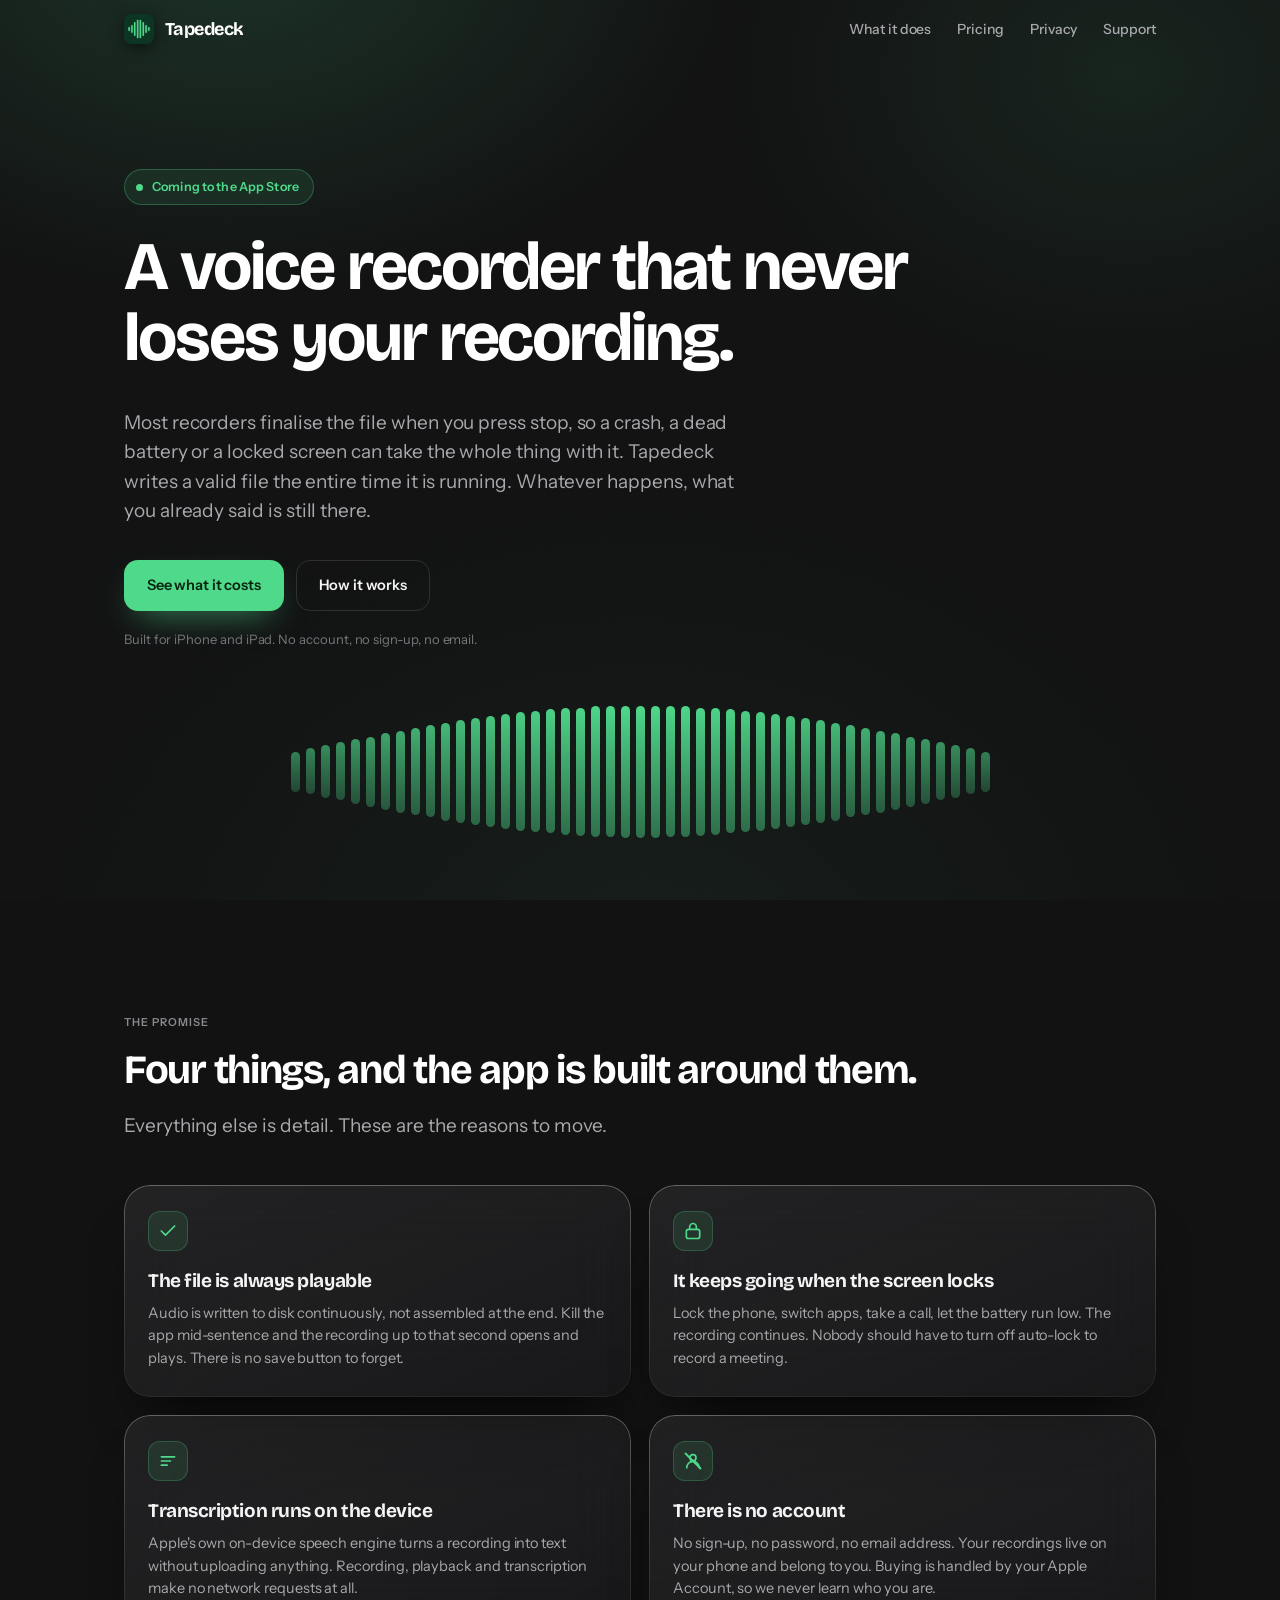
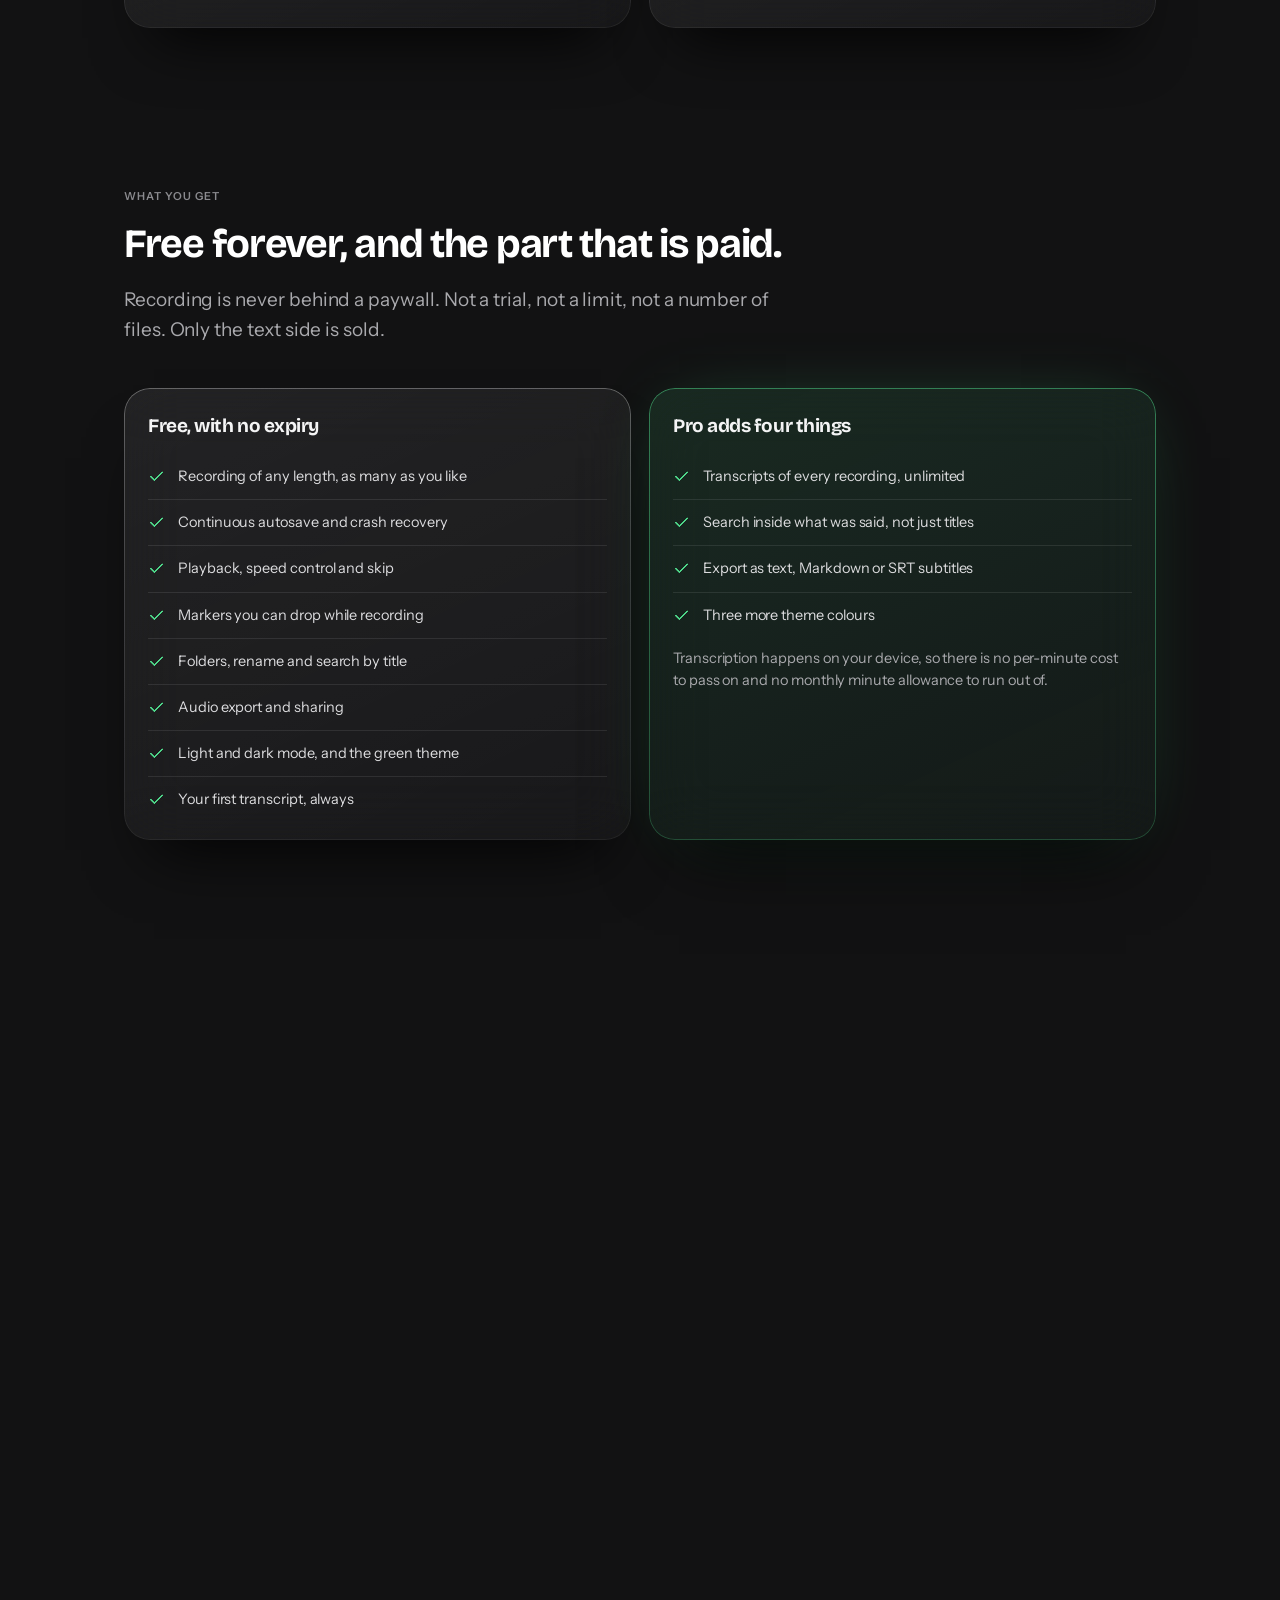
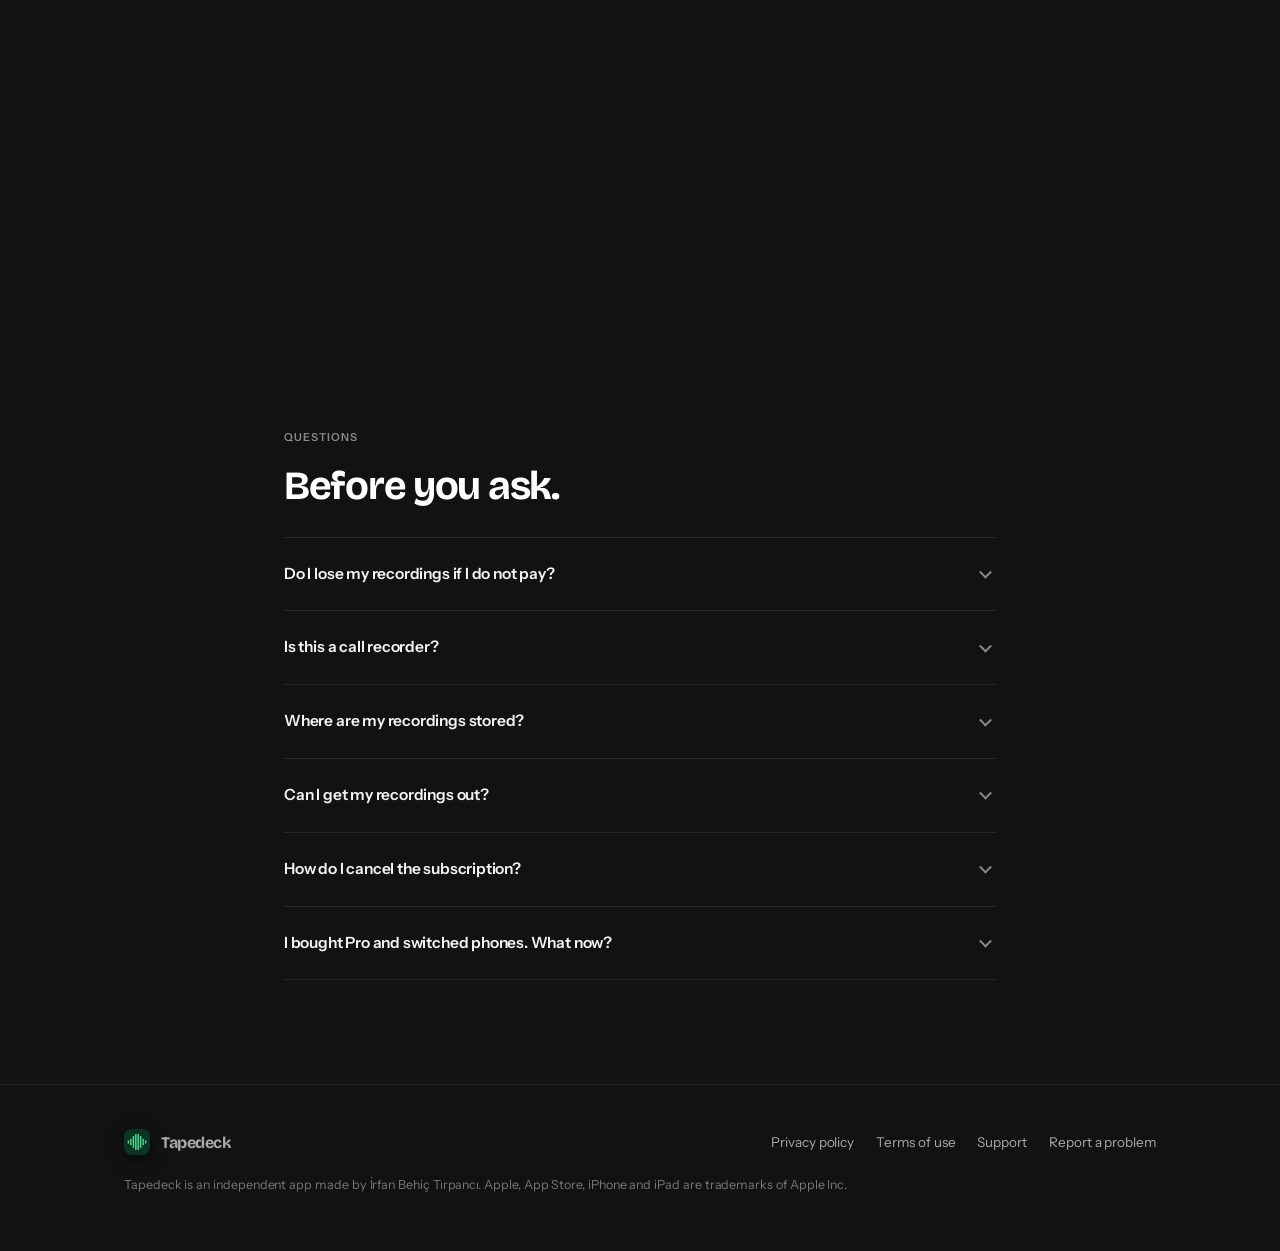
==== index.html @ 1c216a2d "The site, the policy, the terms and the support page Static HTML on GitHub Pages, no build step. Col" ====
<!doctype html>
<html lang="en">
<head>
<meta charset="utf-8">
<meta name="viewport" content="width=device-width, initial-scale=1">
<title>Tapedeck — A voice recorder that never loses your recording</title>
<meta name="description" content="Tapedeck records to a valid file continuously, keeps going through screen lock, and transcribes on the device. Recording is free forever, and no audio ever leaves your iPhone.">
<link rel="canonical" href="https://irfanbehic.github.io/tapedeck/">
<meta name="theme-color" content="#121213">

<meta property="og:type" content="website">
<meta property="og:title" content="Tapedeck — A voice recorder that never loses your recording">
<meta property="og:description" content="Records to a valid file continuously, keeps going through screen lock, and transcribes on the device. No account, no upload.">
<meta property="og:url" content="https://irfanbehic.github.io/tapedeck/">
<meta property="og:image" content="https://irfanbehic.github.io/tapedeck/assets/icon-512.png">
<meta name="twitter:card" content="summary">

<link rel="icon" href="assets/icon-180.png" type="image/png">
<link rel="apple-touch-icon" href="assets/icon-180.png">

<link rel="preconnect" href="https://fonts.googleapis.com">
<link rel="preconnect" href="https://fonts.gstatic.com" crossorigin>
<link href="https://fonts.googleapis.com/css2?family=Bricolage+Grotesque:opsz,wght@12..96,700&family=Instrument+Sans:wght@400;500;600&family=Martian+Mono:wght@500&display=swap" rel="stylesheet">
<link rel="stylesheet" href="assets/style.css">
</head>
<body>

<header class="nav">
  <div class="shell nav__inner">
    <a class="brand" href="./">
      <img src="assets/icon-180.png" alt="" width="30" height="30">
      Tapedeck
    </a>
    <nav class="nav__links" aria-label="Main">
      <a href="#promise" class="is-optional">What it does</a>
      <a href="#pricing">Pricing</a>
      <a href="privacy/">Privacy</a>
      <a href="support/">Support</a>
    </nav>
  </div>
</header>

<main>

  <section class="hero">
    <div class="shell">
      <p class="chip"><span class="chip__dot" aria-hidden="true"></span> Coming to the App Store</p>
      <h1>A voice recorder that never loses your&nbsp;recording.</h1>
      <p class="lead">Most recorders finalise the file when you press stop, so a crash, a dead battery or a locked screen can take the whole thing with it. Tapedeck writes a valid file the entire time it is running. Whatever happens, what you already said is still there.</p>

      <div class="hero__actions">
        <a class="btn btn--accent" href="#pricing">See what it costs</a>
        <a class="btn btn--quiet" href="#promise">How it works</a>
      </div>
      <p class="hero__note">Built for iPhone and iPad. No account, no sign-up, no email.</p>

      <div class="wave"></div>
    </div>
  </section>

  <section class="band" id="promise">
    <div class="shell">
      <p class="label reveal">The promise</p>
      <h2 class="reveal">Four things, and the app is built around them.</h2>
      <p class="lead reveal" style="margin-bottom:44px">Everything else is detail. These are the reasons to move.</p>

      <div class="grid grid--2">
        <article class="glass card reveal">
          <div class="card__icon" aria-hidden="true">
            <svg width="20" height="20" viewBox="0 0 24 24" fill="none" stroke="currentColor" stroke-width="2" stroke-linecap="round" stroke-linejoin="round"><path d="M20 6 9 17l-5-5"/></svg>
          </div>
          <h3>The file is always playable</h3>
          <p>Audio is written to disk continuously, not assembled at the end. Kill the app mid-sentence and the recording up to that second opens and plays. There is no save button to forget.</p>
        </article>

        <article class="glass card reveal" data-delay="80">
          <div class="card__icon" aria-hidden="true">
            <svg width="20" height="20" viewBox="0 0 24 24" fill="none" stroke="currentColor" stroke-width="2" stroke-linecap="round" stroke-linejoin="round"><rect x="4" y="10" width="16" height="11" rx="2.5"/><path d="M8 10V7a4 4 0 0 1 8 0v3"/></svg>
          </div>
          <h3>It keeps going when the screen locks</h3>
          <p>Lock the phone, switch apps, take a call, let the battery run low. The recording continues. Nobody should have to turn off auto-lock to record a meeting.</p>
        </article>

        <article class="glass card reveal">
          <div class="card__icon" aria-hidden="true">
            <svg width="20" height="20" viewBox="0 0 24 24" fill="none" stroke="currentColor" stroke-width="2" stroke-linecap="round" stroke-linejoin="round"><path d="M4 7h16M4 12h11M4 17h7"/></svg>
          </div>
          <h3>Transcription runs on the device</h3>
          <p>Apple's own on-device speech engine turns a recording into text without uploading anything. Recording, playback and transcription make no network requests at all.</p>
        </article>

        <article class="glass card reveal" data-delay="80">
          <div class="card__icon" aria-hidden="true">
            <svg width="20" height="20" viewBox="0 0 24 24" fill="none" stroke="currentColor" stroke-width="2" stroke-linecap="round" stroke-linejoin="round"><circle cx="12" cy="8" r="3.6"/><path d="M4.5 20a7.5 7.5 0 0 1 15 0"/><path d="m3 3 18 18" stroke-width="2.2"/></svg>
          </div>
          <h3>There is no account</h3>
          <p>No sign-up, no password, no email address. Your recordings live on your phone and belong to you. Buying is handled by your Apple Account, so we never learn who you are.</p>
        </article>
      </div>
    </div>
  </section>

  <section class="band band--tight">
    <div class="shell">
      <p class="label reveal">What you get</p>
      <h2 class="reveal">Free forever, and the part that is paid.</h2>
      <p class="lead reveal" style="margin-bottom:44px">Recording is never behind a paywall. Not a trial, not a limit, not a number of files. Only the text side is sold.</p>

      <div class="split">
        <article class="glass card reveal">
          <h3 style="margin-bottom:16px">Free, with no expiry</h3>
          <ul class="ticks">
            <li>Recording of any length, as many as you like</li>
            <li>Continuous autosave and crash recovery</li>
            <li>Playback, speed control and skip</li>
            <li>Markers you can drop while recording</li>
            <li>Folders, rename and search by title</li>
            <li>Audio export and sharing</li>
            <li>Light and dark mode, and the green theme</li>
            <li>Your first transcript, always</li>
          </ul>
        </article>

        <article class="glass glass--accent card reveal" data-delay="80">
          <h3 style="margin-bottom:16px">Pro adds four things</h3>
          <ul class="ticks">
            <li>Transcripts of every recording, unlimited</li>
            <li>Search inside what was said, not just titles</li>
            <li>Export as text, Markdown or SRT subtitles</li>
            <li>Three more theme colours</li>
          </ul>
          <p class="fineprint" style="margin-top:20px">Transcription happens on your device, so there is no per-minute cost to pass on and no monthly minute allowance to run out of.</p>
        </article>
      </div>
    </div>
  </section>

  <section class="band" id="pricing">
    <div class="shell">
      <p class="label reveal">Pricing</p>
      <h2 class="reveal">Two ways to pay, both on the screen before the button.</h2>
      <p class="lead reveal" style="margin-bottom:44px">No weekly billing, no price you only discover on your statement.</p>

      <div class="split">
        <article class="glass glass--accent card reveal">
          <p class="label" style="margin-bottom:10px">Yearly</p>
          <div class="price">
            <span class="price__figure">$29.99</span>
            <span class="price__unit">per year</span>
          </div>
          <p>Starts with a 7 day free trial through the App Store. Cancel any time in Settings and you are not charged.</p>
          <p class="fineprint">Renews automatically at $29.99 a year unless cancelled at least 24 hours before the period ends. Prices in other countries are set by Apple's regional tiers.</p>
        </article>

        <article class="glass card reveal" data-delay="80">
          <p class="label" style="margin-bottom:10px">Once</p>
          <div class="price">
            <span class="price__figure">$59.99</span>
            <span class="price__unit">one payment</span>
          </div>
          <p>Pay once and Pro is yours for good, on every device signed in to the same Apple Account. Nothing renews.</p>
          <p class="fineprint">Restore purchase brings it back on a new phone. There is nothing to log in to.</p>
        </article>
      </div>
    </div>
  </section>

  <section class="band band--tight">
    <div class="shell">
      <div class="glass card reveal" style="padding:34px 30px 36px">
        <p class="label" style="margin-bottom:14px">Privacy, in four sentences</p>
        <div class="grid grid--2" style="gap:22px 34px">
          <div>
            <h4>Audio never leaves the phone</h4>
            <p class="fineprint" style="font-size:14px;color:var(--ink-body)">No upload, no server copy, no exceptions.</p>
          </div>
          <div>
            <h4>Transcription runs on the device</h4>
            <p class="fineprint" style="font-size:14px;color:var(--ink-body)">Nothing is sent anywhere to be read.</p>
          </div>
          <div>
            <h4>There is no account</h4>
            <p class="fineprint" style="font-size:14px;color:var(--ink-body)">No sign-up, no email, no password to lose.</p>
          </div>
          <div>
            <h4>No ads, and nothing you said is measured</h4>
            <p class="fineprint" style="font-size:14px;color:var(--ink-body)">Anonymous counts of which screens are opened, nothing more, and you can switch that off.</p>
          </div>
        </div>
        <p style="margin-top:26px"><a href="privacy/">Read the full privacy policy</a></p>
      </div>
    </div>
  </section>

  <section class="band band--tight">
    <div class="shell shell--narrow">
      <p class="label reveal">Questions</p>
      <h2 class="reveal" style="margin-bottom:30px">Before you ask.</h2>

      <div class="faq reveal">
        <details>
          <summary>Do I lose my recordings if I do not pay?</summary>
          <p>No. Recording, autosave, recovery, playback and audio export never expire and are never limited. Pro only adds transcripts, search inside them, structured export and extra theme colours.</p>
        </details>
        <details>
          <summary>Is this a call recorder?</summary>
          <p>No. Tapedeck records through the microphone only. It does not record phone calls.</p>
        </details>
        <details>
          <summary>Where are my recordings stored?</summary>
          <p>On your device, inside the app's own storage. They are included in an encrypted iPhone or iCloud backup if you make one, and deleting the app deletes them with it.</p>
        </details>
        <details>
          <summary>Can I get my recordings out?</summary>
          <p>Yes. Any recording can be shared or exported as an audio file through the normal iOS share sheet, and with Pro a transcript can be exported as text, Markdown or SRT.</p>
        </details>
        <details>
          <summary>How do I cancel the subscription?</summary>
          <p>In the Settings app, tap your name, then Subscriptions, then Tapedeck. Subscriptions are managed by Apple, not by us, so cancelling there is immediate and final.</p>
        </details>
        <details>
          <summary>I bought Pro and switched phones. What now?</summary>
          <p>Open Settings inside Tapedeck and tap Restore purchase. The purchase belongs to your Apple Account, so it comes back without any login.</p>
        </details>
      </div>
    </div>
  </section>

</main>

<footer class="footer">
  <div class="shell">
    <div class="footer__inner">
      <a class="brand" href="./" style="font-size:16px">
        <img src="assets/icon-180.png" alt="" width="26" height="26" style="width:26px;height:26px">
        Tapedeck
      </a>
      <nav class="footer__links" aria-label="Legal">
        <a href="privacy/">Privacy policy</a>
        <a href="terms/">Terms of use</a>
        <a href="support/">Support</a>
        <a href="https://github.com/irfanbehic/tapedeck/issues">Report a problem</a>
      </nav>
    </div>
    <p class="footer__note">Tapedeck is an independent app made by İrfan Behiç Tırpancı. Apple, App Store, iPhone and iPad are trademarks of Apple Inc.</p>
  </div>
</footer>

<script src="assets/site.js"></script>
</body>
</html>
---- assets/style.css ----
/* Tapedeck — site styles. Values lifted from the app's design system. */

:root {
  color-scheme: dark;

  --ground: #121213;
  --ground-deep: #0d0d0e;

  --accent: #4fd98b;
  --accent-deep: #16a163;
  --interrupt: #d97757;

  --ink-display: #ffffff;
  --ink-title: #f4f4f5;
  --ink-strong: #dcdcde;
  --ink-body: #a9a9ad;
  --ink-label: #8a8a8e;
  --ink-quiet: #77777b;

  --control-fill: rgba(255, 255, 255, 0.085);
  --control-stroke: rgba(255, 255, 255, 0.12);
  --hairline: rgba(255, 255, 255, 0.09);
  --rule: rgba(255, 255, 255, 0.11);
  --glass-edge: rgba(255, 255, 255, 0.16);
  --glass-edge-top: rgba(255, 255, 255, 0.3);

  --radius-card: 26px;
  --radius-control: 14px;

  --font-display: "Bricolage Grotesque", "Helvetica Neue", Helvetica, Arial, sans-serif;
  --font-body: "Instrument Sans", -apple-system, BlinkMacSystemFont, "Segoe UI", Helvetica, Arial, sans-serif;
  --font-mono: "Martian Mono", ui-monospace, SFMono-Regular, Menlo, monospace;

  --shell: 1080px;
  --gutter: 24px;
}

*,
*::before,
*::after { box-sizing: border-box; }

html {
  -webkit-text-size-adjust: 100%;
  scroll-behavior: smooth;
}

body {
  margin: 0;
  background: var(--ground);
  color: var(--ink-body);
  font-family: var(--font-body);
  font-size: 16px;
  line-height: 1.6;
  letter-spacing: -0.004em;
  -webkit-font-smoothing: antialiased;
  text-rendering: optimizeLegibility;
  overflow-x: hidden;
}

/* The two accent glows the app puts on every screen, plus the grain. */
body::before {
  content: "";
  position: fixed;
  inset: 0;
  z-index: -2;
  pointer-events: none;
  background:
    radial-gradient(760px 520px at 18% -6%, rgba(79, 217, 139, 0.16), transparent 68%),
    radial-gradient(620px 480px at 88% 8%, rgba(79, 217, 139, 0.09), transparent 66%),
    radial-gradient(900px 700px at 50% 108%, rgba(79, 217, 139, 0.06), transparent 70%);
}

body::after {
  content: "";
  position: fixed;
  inset: 0;
  z-index: -1;
  pointer-events: none;
  opacity: 0.05;
  mix-blend-mode: overlay;
  background-image: url("data:image/svg+xml,%3Csvg xmlns='http://www.w3.org/2000/svg' width='160' height='160'%3E%3Cfilter id='n'%3E%3CfeTurbulence type='fractalNoise' baseFrequency='0.85' numOctaves='3'/%3E%3C/filter%3E%3Crect width='160' height='160' filter='url(%23n)'/%3E%3C/svg%3E");
}

img { max-width: 100%; display: block; }

a {
  color: var(--accent);
  text-decoration: none;
  transition: color 0.2s ease, opacity 0.2s ease;
}
a:hover { color: #7ce8ac; }

::selection { background: rgba(79, 217, 139, 0.28); color: #fff; }

:focus-visible {
  outline: 2px solid var(--accent);
  outline-offset: 3px;
  border-radius: 6px;
}

/* ---------- layout ---------- */

.shell {
  width: 100%;
  max-width: var(--shell);
  margin: 0 auto;
  padding: 0 var(--gutter);
}

.shell--narrow { max-width: 760px; }

section { position: relative; }

.band { padding: 96px 0; }
.band--tight { padding: 64px 0; }

/* ---------- type ---------- */

h1, h2, h3, h4 {
  font-family: var(--font-display);
  font-weight: 700;
  color: var(--ink-display);
  margin: 0 0 0.5em;
  letter-spacing: -0.03em;
  line-height: 1.05;
  text-wrap: balance;
}

h1 { font-size: clamp(38px, 6.4vw, 68px); }
h2 { font-size: clamp(28px, 3.9vw, 40px); letter-spacing: -0.032em; }
h3 { font-size: 19px; letter-spacing: -0.024em; color: var(--ink-title); line-height: 1.25; }
h4 { font-size: 16px; letter-spacing: -0.02em; color: var(--ink-title); }

p { margin: 0 0 1.1em; }
p:last-child { margin-bottom: 0; }

.lead {
  font-size: clamp(16.5px, 1.9vw, 19px);
  line-height: 1.55;
  color: var(--ink-body);
  max-width: 34em;
  text-wrap: pretty;
}

.label {
  font-family: var(--font-body);
  font-weight: 600;
  font-size: 11px;
  letter-spacing: 0.09em;
  text-transform: uppercase;
  color: var(--ink-label);
  margin: 0 0 18px;
}

.mono { font-family: var(--font-mono); letter-spacing: -0.03em; }

.accent { color: var(--accent); }

/* ---------- glass ---------- */

.glass {
  position: relative;
  border-radius: var(--radius-card);
  background: linear-gradient(155deg, rgba(255, 255, 255, 0.075), rgba(255, 255, 255, 0.028));
  backdrop-filter: blur(30px) saturate(180%);
  -webkit-backdrop-filter: blur(30px) saturate(180%);
  box-shadow: 0 40px 60px -30px rgba(0, 0, 0, 0.85);
}

.glass::before {
  content: "";
  position: absolute;
  inset: 0;
  border-radius: inherit;
  padding: 1px;
  background: linear-gradient(to bottom, var(--glass-edge-top), var(--glass-edge) 40%, rgba(255, 255, 255, 0.06));
  -webkit-mask: linear-gradient(#000 0 0) content-box, linear-gradient(#000 0 0);
  -webkit-mask-composite: xor;
  mask: linear-gradient(#000 0 0) content-box, linear-gradient(#000 0 0);
  mask-composite: exclude;
  pointer-events: none;
}

.glass--accent {
  background: linear-gradient(155deg, rgba(79, 217, 139, 0.12), rgba(79, 217, 139, 0.035));
  box-shadow: 0 40px 70px -30px rgba(0, 0, 0, 0.85), 0 0 70px -30px rgba(79, 217, 139, 0.4);
}

.glass--accent::before {
  background: linear-gradient(to bottom, rgba(79, 217, 139, 0.5), rgba(79, 217, 139, 0.26));
}

/* A panel only ever sits nested inside a glass card. */
.panel {
  border-radius: 16px;
  background: rgba(255, 255, 255, 0.05);
  border: 1px solid var(--rule);
  padding: 16px 18px;
}

/* ---------- nav ---------- */

.nav {
  position: sticky;
  top: 0;
  z-index: 40;
  padding: 14px 0;
  transition: background 0.3s ease, backdrop-filter 0.3s ease, border-color 0.3s ease;
  border-bottom: 1px solid transparent;
}

.nav.is-stuck {
  background: rgba(18, 18, 19, 0.72);
  backdrop-filter: blur(20px) saturate(180%);
  -webkit-backdrop-filter: blur(20px) saturate(180%);
  border-bottom-color: var(--hairline);
}

.nav__inner {
  display: flex;
  align-items: center;
  gap: 16px;
}

.brand {
  display: inline-flex;
  align-items: center;
  gap: 11px;
  color: var(--ink-display);
  font-family: var(--font-display);
  font-weight: 700;
  font-size: 18px;
  letter-spacing: -0.03em;
  margin-right: auto;
}
.brand:hover { color: var(--ink-display); }

.brand img {
  width: 30px;
  height: 30px;
  border-radius: 8px;
  box-shadow: 0 4px 14px rgba(0, 0, 0, 0.5);
}

.nav__links {
  display: flex;
  align-items: center;
  gap: 26px;
}

.nav__links a {
  color: var(--ink-body);
  font-size: 14px;
  font-weight: 500;
}
.nav__links a:hover { color: var(--ink-title); }

@media (max-width: 720px) {
  .nav__links { gap: 18px; }
  .nav__links a.is-optional { display: none; }
}

/* ---------- buttons ---------- */

.btn {
  display: inline-flex;
  align-items: center;
  justify-content: center;
  gap: 9px;
  padding: 13px 22px;
  border-radius: var(--radius-control);
  border: 1px solid var(--control-stroke);
  background: var(--control-fill);
  color: var(--ink-title);
  font-family: var(--font-body);
  font-weight: 600;
  font-size: 14.5px;
  letter-spacing: -0.01em;
  cursor: pointer;
  transition: transform 0.18s cubic-bezier(0.2, 0.9, 0.3, 1), background 0.2s ease, border-color 0.2s ease;
}

.btn:hover { background: rgba(255, 255, 255, 0.13); color: var(--ink-display); }
.btn:active { transform: scale(0.97); }

.btn--accent {
  background: var(--accent);
  border-color: transparent;
  color: #07240f;
  box-shadow: 0 14px 34px -14px rgba(79, 217, 139, 0.7);
}
.btn--accent:hover { background: #5fe098; color: #07240f; }

.btn--quiet { background: transparent; }

/* ---------- hero ---------- */

.hero {
  padding: clamp(56px, 9vw, 110px) 0 clamp(48px, 7vw, 80px);
}

.chip {
  display: inline-flex;
  align-items: center;
  gap: 9px;
  padding: 7px 14px 7px 11px;
  border-radius: 999px;
  border: 1px solid rgba(79, 217, 139, 0.3);
  background: rgba(79, 217, 139, 0.09);
  color: var(--accent);
  font-size: 12.5px;
  font-weight: 600;
  letter-spacing: 0.01em;
  margin-bottom: 26px;
}

.chip__dot {
  width: 7px;
  height: 7px;
  border-radius: 50%;
  background: var(--accent);
  box-shadow: 0 0 0 0 rgba(79, 217, 139, 0.6);
  animation: pulse 2.4s ease-out infinite;
}

@keyframes pulse {
  0% { box-shadow: 0 0 0 0 rgba(79, 217, 139, 0.55); }
  70% { box-shadow: 0 0 0 9px rgba(79, 217, 139, 0); }
  100% { box-shadow: 0 0 0 0 rgba(79, 217, 139, 0); }
}

.hero__actions {
  display: flex;
  flex-wrap: wrap;
  gap: 12px;
  margin-top: 34px;
}

.hero__note {
  margin-top: 18px;
  font-size: 13px;
  color: var(--ink-quiet);
}

/* the waveform */

.wave {
  display: flex;
  align-items: center;
  justify-content: center;
  gap: 6px;
  height: 132px;
  margin-top: 56px;
  padding: 0 4px;
}

.wave span {
  flex: 1 1 0;
  max-width: 9px;
  min-width: 3px;
  border-radius: 999px;
  background: linear-gradient(to bottom, var(--accent), rgba(79, 217, 139, 0.45));
  transform-origin: center;
  animation: bar 1900ms cubic-bezier(0.4, 0, 0.2, 1) infinite;
  will-change: transform;
}

@keyframes bar {
  0%, 100% { transform: scaleY(0.22); }
  50% { transform: scaleY(1); }
}

/* ---------- grids ---------- */

.grid {
  display: grid;
  gap: 18px;
}

.grid--2 { grid-template-columns: repeat(2, minmax(0, 1fr)); }
.grid--3 { grid-template-columns: repeat(3, minmax(0, 1fr)); }

@media (max-width: 860px) {
  .grid--3 { grid-template-columns: repeat(2, minmax(0, 1fr)); }
}

@media (max-width: 620px) {
  .grid--2, .grid--3 { grid-template-columns: minmax(0, 1fr); }
}

.card { padding: 26px 24px 28px; }

.card__icon {
  width: 40px;
  height: 40px;
  border-radius: 12px;
  display: grid;
  place-items: center;
  background: rgba(79, 217, 139, 0.11);
  border: 1px solid rgba(79, 217, 139, 0.24);
  margin-bottom: 18px;
  color: var(--accent);
}

.card p {
  font-size: 14.5px;
  line-height: 1.55;
  color: var(--ink-body);
}

/* ---------- comparison ---------- */

.split {
  display: grid;
  grid-template-columns: repeat(2, minmax(0, 1fr));
  gap: 18px;
}

@media (max-width: 760px) {
  .split { grid-template-columns: minmax(0, 1fr); }
}

.ticks {
  list-style: none;
  margin: 0;
  padding: 0;
}

.ticks li {
  position: relative;
  padding: 11px 0 11px 30px;
  font-size: 14.5px;
  color: var(--ink-strong);
  border-bottom: 1px solid var(--hairline);
}

.ticks li:last-child { border-bottom: 0; padding-bottom: 0; }

.ticks li::before {
  content: "";
  position: absolute;
  left: 2px;
  top: 17px;
  width: 13px;
  height: 7px;
  border-left: 2px solid var(--accent);
  border-bottom: 2px solid var(--accent);
  transform: rotate(-45deg);
  border-radius: 1px;
}

/* ---------- price ---------- */

.price {
  display: flex;
  align-items: baseline;
  gap: 10px;
  margin: 4px 0 16px;
}

.price__figure {
  font-family: var(--font-mono);
  font-weight: 500;
  font-size: 30px;
  letter-spacing: -0.04em;
  color: var(--ink-display);
}

.price__unit { font-size: 13.5px; color: var(--ink-label); }

.fineprint {
  font-size: 12.5px;
  line-height: 1.5;
  color: var(--ink-quiet);
}

/* ---------- faq ---------- */

.faq { border-top: 1px solid var(--hairline); }

.faq details {
  border-bottom: 1px solid var(--hairline);
  padding: 4px 0;
}

.faq summary {
  cursor: pointer;
  list-style: none;
  padding: 20px 34px 20px 0;
  position: relative;
  font-family: var(--font-body);
  font-weight: 600;
  font-size: 15.5px;
  color: var(--ink-title);
  letter-spacing: -0.012em;
}

.faq summary::-webkit-details-marker { display: none; }

.faq summary::after {
  content: "";
  position: absolute;
  right: 6px;
  top: 50%;
  width: 9px;
  height: 9px;
  border-right: 2px solid var(--ink-label);
  border-bottom: 2px solid var(--ink-label);
  transform: translateY(-70%) rotate(45deg);
  transition: transform 0.25s ease, border-color 0.2s ease;
}

.faq details[open] summary::after {
  transform: translateY(-20%) rotate(-135deg);
  border-color: var(--accent);
}

.faq details p {
  padding: 0 30px 22px 0;
  font-size: 14.5px;
  color: var(--ink-body);
  margin: 0;
}

/* ---------- footer ---------- */

.footer {
  border-top: 1px solid var(--hairline);
  padding: 44px 0 56px;
  margin-top: 40px;
}

.footer__inner {
  display: flex;
  flex-wrap: wrap;
  align-items: center;
  gap: 14px 28px;
}

.footer__links {
  display: flex;
  flex-wrap: wrap;
  gap: 22px;
  margin-left: auto;
}

.footer a { color: var(--ink-body); font-size: 13.5px; }
.footer a:hover { color: var(--accent); }

.footer__note {
  font-size: 12.5px;
  color: var(--ink-quiet);
  margin-top: 20px;
}

/* ---------- legal pages ---------- */

.doc { padding: clamp(40px, 6vw, 72px) 0 20px; }

.doc__meta {
  font-size: 12.5px;
  color: var(--ink-quiet);
  margin-bottom: 34px;
  padding-bottom: 20px;
  border-bottom: 1px solid var(--hairline);
}

.doc h2 {
  font-size: 22px;
  margin-top: 46px;
  margin-bottom: 14px;
  letter-spacing: -0.026em;
}

.doc h3 {
  font-size: 16px;
  margin-top: 28px;
  margin-bottom: 8px;
}

.doc p, .doc li {
  font-size: 15px;
  line-height: 1.66;
  color: var(--ink-body);
}

.doc ul { padding-left: 20px; margin: 0 0 1.1em; }
.doc li { margin-bottom: 8px; }
.doc li::marker { color: var(--accent); }

.doc strong { color: var(--ink-strong); font-weight: 600; }

.doc table {
  width: 100%;
  border-collapse: collapse;
  margin: 18px 0 24px;
  font-size: 14px;
}

.doc th, .doc td {
  text-align: left;
  padding: 12px 14px;
  border-bottom: 1px solid var(--hairline);
  vertical-align: top;
}

.doc th {
  font-size: 11px;
  letter-spacing: 0.09em;
  text-transform: uppercase;
  color: var(--ink-label);
  font-weight: 600;
}

.doc td { color: var(--ink-body); }

.callout {
  padding: 20px 22px;
  margin: 26px 0;
}

.callout p { font-size: 14.5px; margin: 0; color: var(--ink-strong); }

.toc {
  padding: 20px 22px;
  margin-bottom: 34px;
}

.toc ul { list-style: none; padding: 0; margin: 0; columns: 2; column-gap: 26px; }
.toc li { margin-bottom: 7px; font-size: 13.5px; break-inside: avoid; }

@media (max-width: 620px) {
  .toc ul { columns: 1; }
}

/* ---------- reveal ---------- */

.reveal {
  opacity: 0;
  transform: translateY(18px);
  transition: opacity 0.7s cubic-bezier(0.22, 0.9, 0.3, 1), transform 0.7s cubic-bezier(0.22, 0.9, 0.3, 1);
}

.reveal.is-in {
  opacity: 1;
  transform: none;
}

@media (prefers-reduced-motion: reduce) {
  html { scroll-behavior: auto; }
  .reveal { opacity: 1; transform: none; transition: none; }
  .wave span { animation: none; transform: scaleY(0.6); }
  .chip__dot { animation: none; }
  *, *::before, *::after {
    animation-duration: 0.001ms !important;
    animation-iteration-count: 1 !important;
    transition-duration: 0.001ms !important;
  }
}

/* A whole card that is a link. */
a.card {
  color: inherit;
  display: block;
  transition: transform 0.2s cubic-bezier(0.2, 0.9, 0.3, 1), background 0.25s ease;
}
a.card:hover { transform: translateY(-2px); color: inherit; }
a.card:hover h3 { color: var(--accent); }
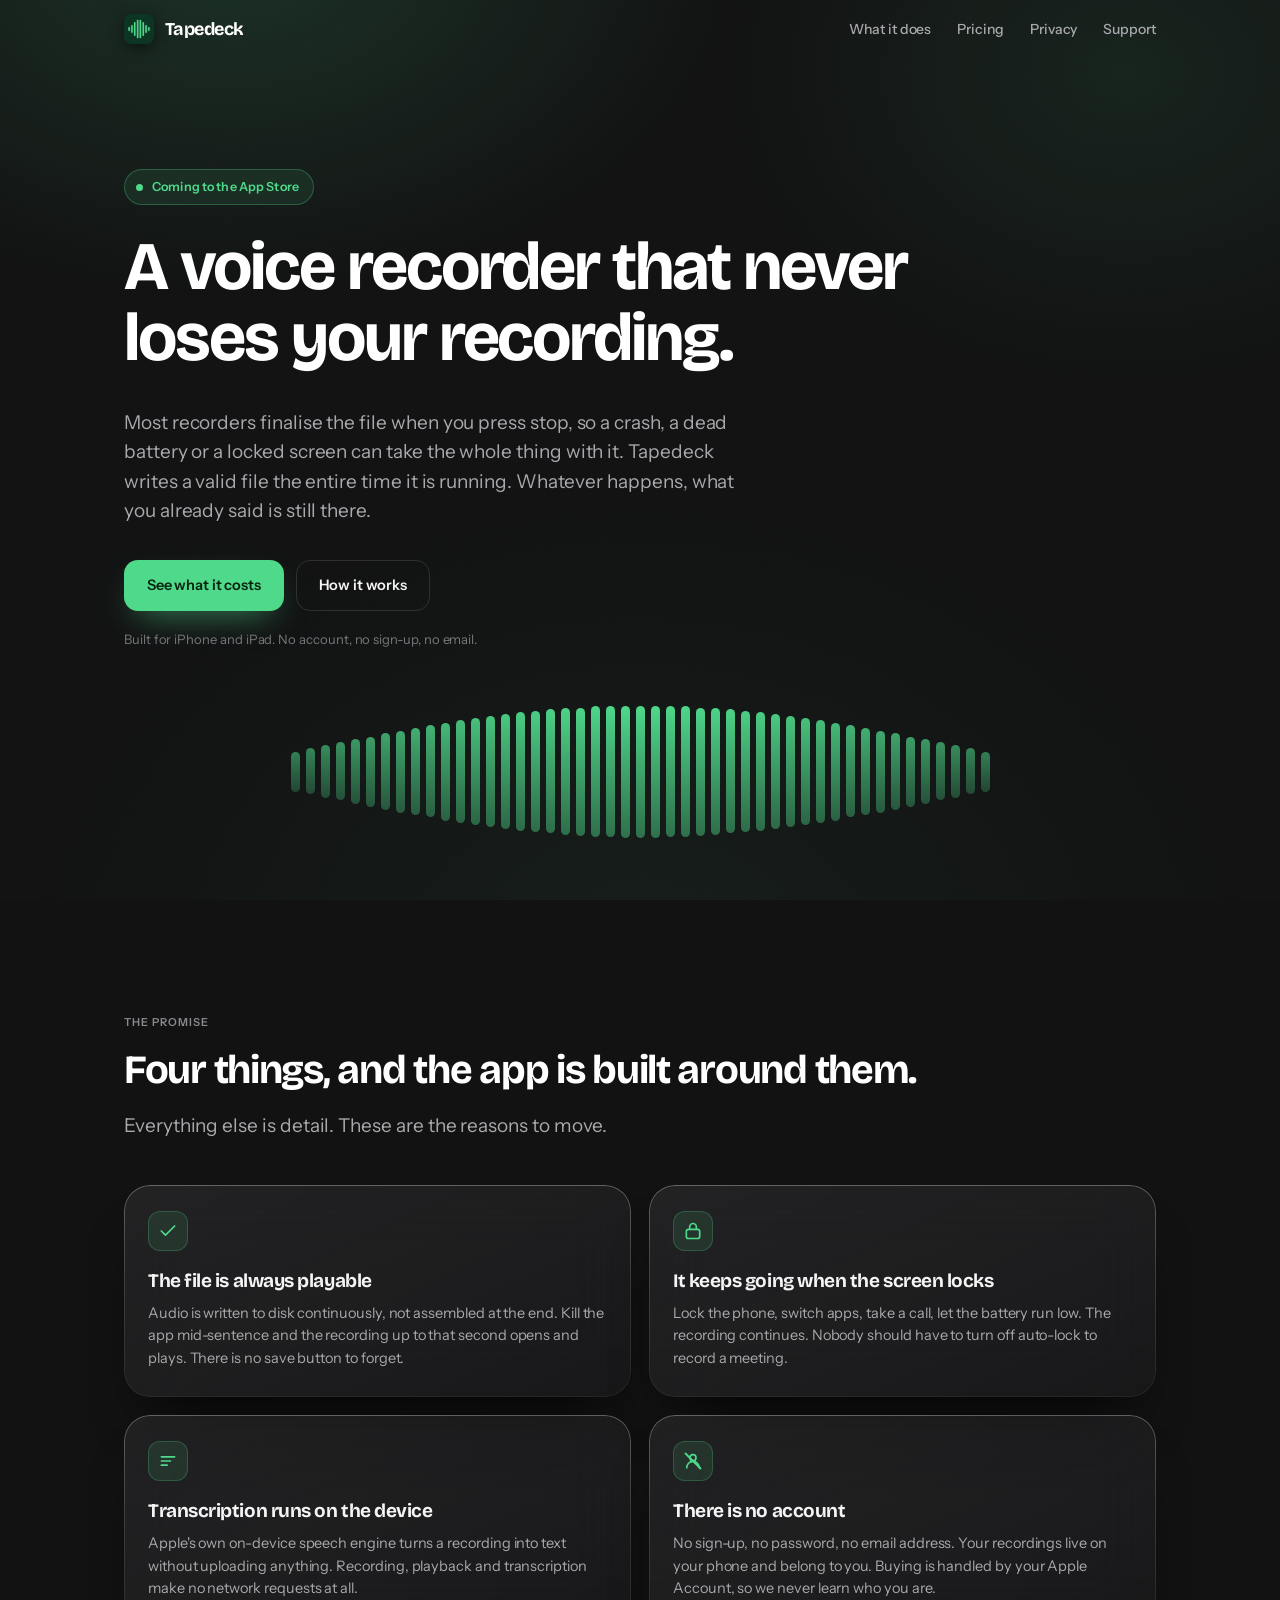
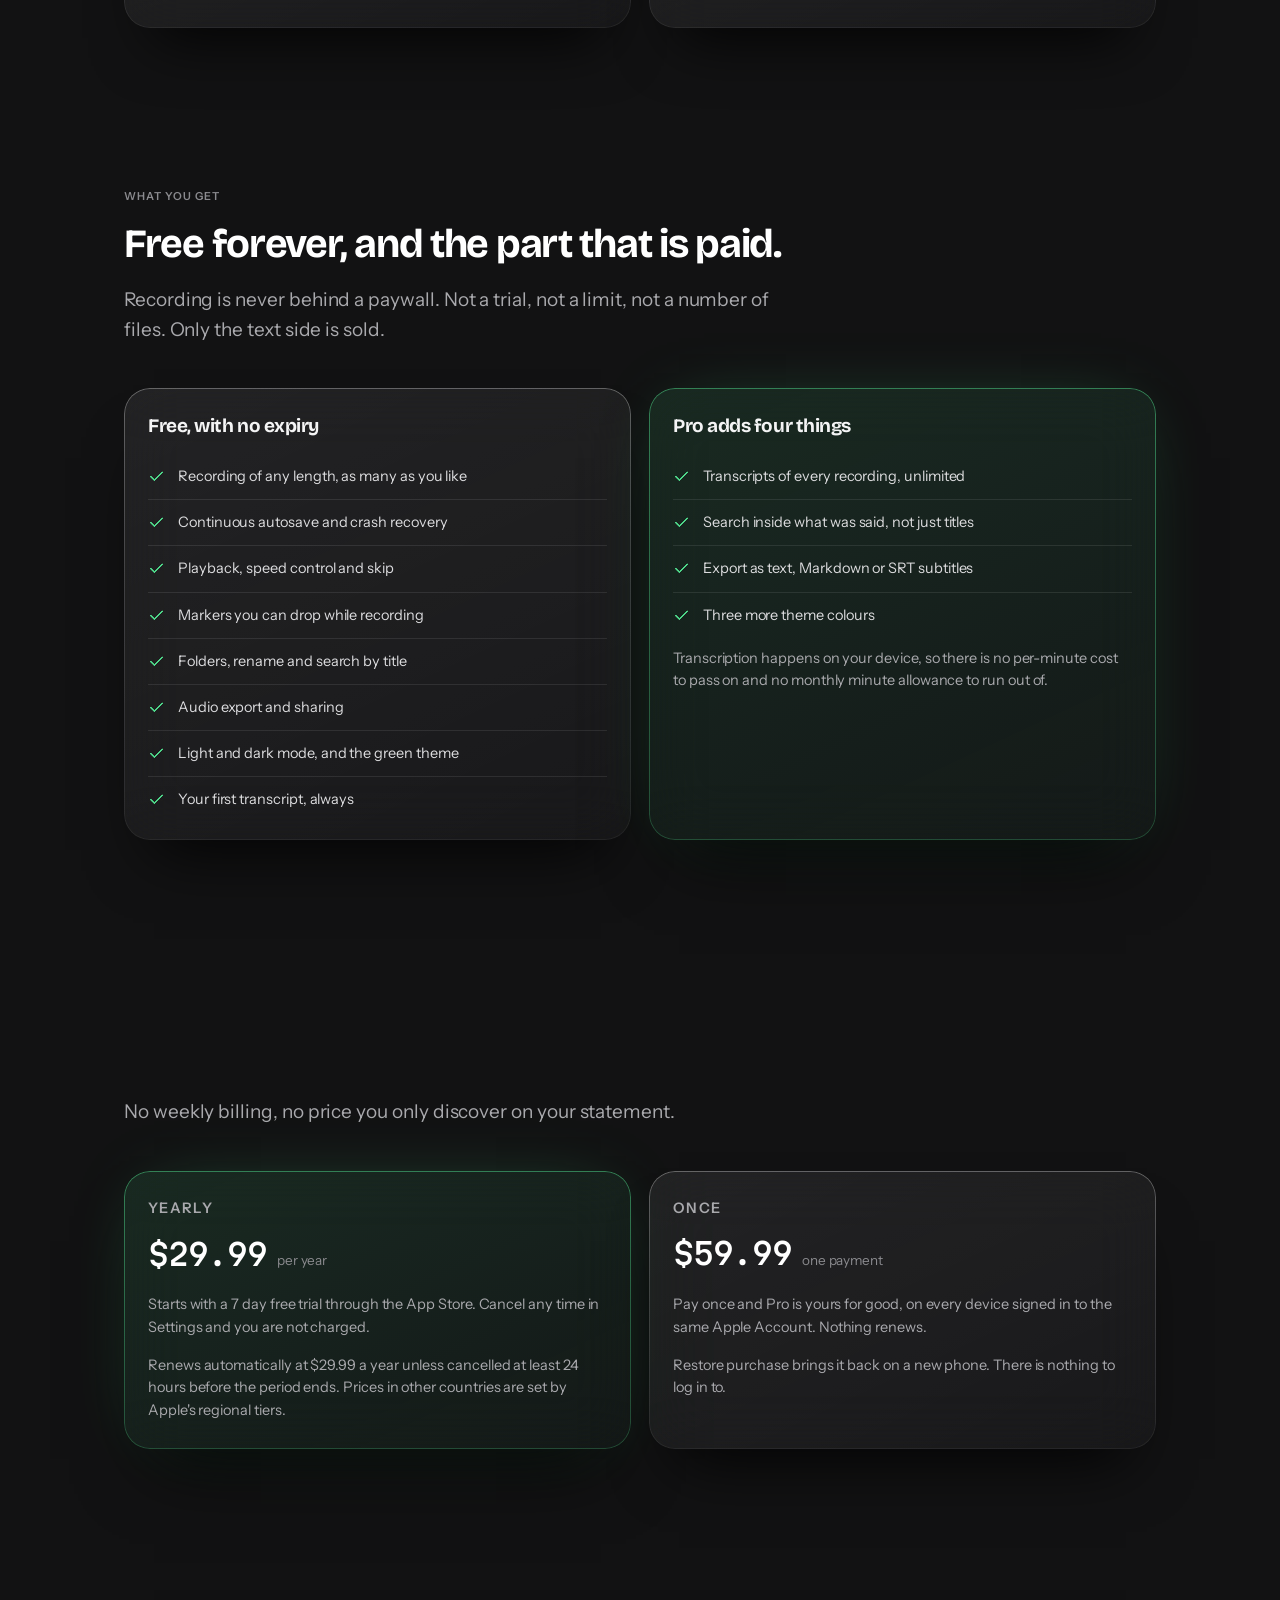
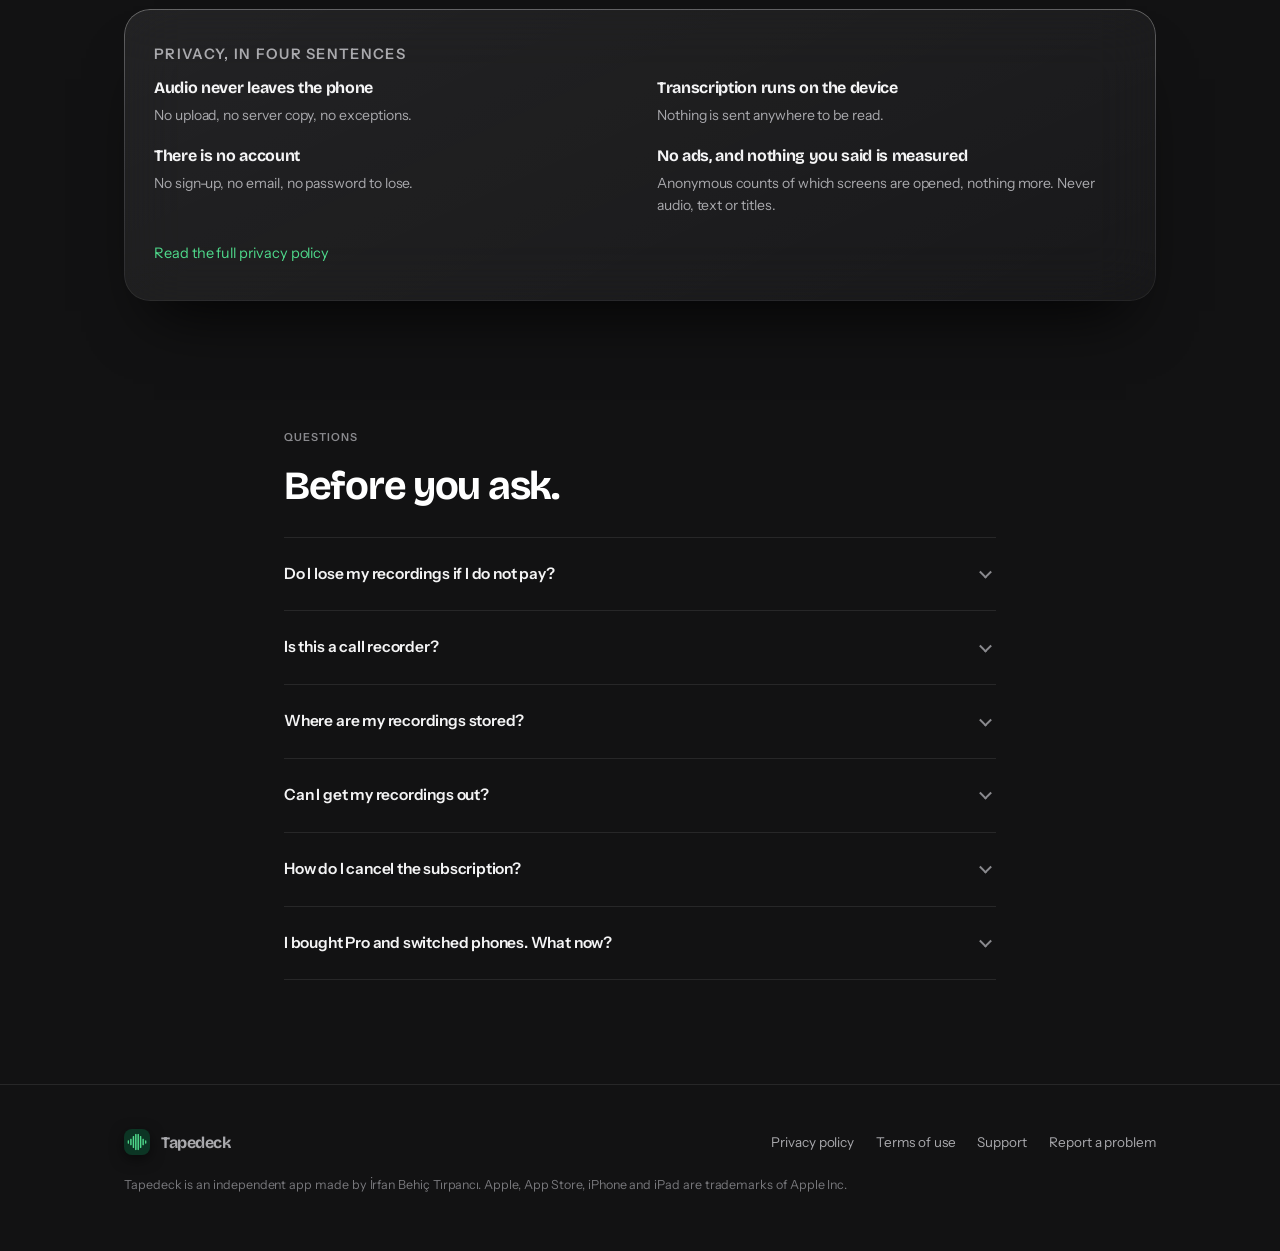
==== commit 5d6e7ae5: "Describe the analytics without promising a switch The app no longer carries an opt-out on the Privac" ====
--- a/index.html
+++ b/index.html
@@ -184,7 +184,7 @@
           </div>
           <div>
             <h4>No ads, and nothing you said is measured</h4>
-            <p class="fineprint" style="font-size:14px;color:var(--ink-body)">Anonymous counts of which screens are opened, nothing more, and you can switch that off.</p>
+            <p class="fineprint" style="font-size:14px;color:var(--ink-body)">Anonymous counts of which screens are opened, nothing more. Never audio, text or titles.</p>
           </div>
         </div>
         <p style="margin-top:26px"><a href="privacy/">Read the full privacy policy</a></p>
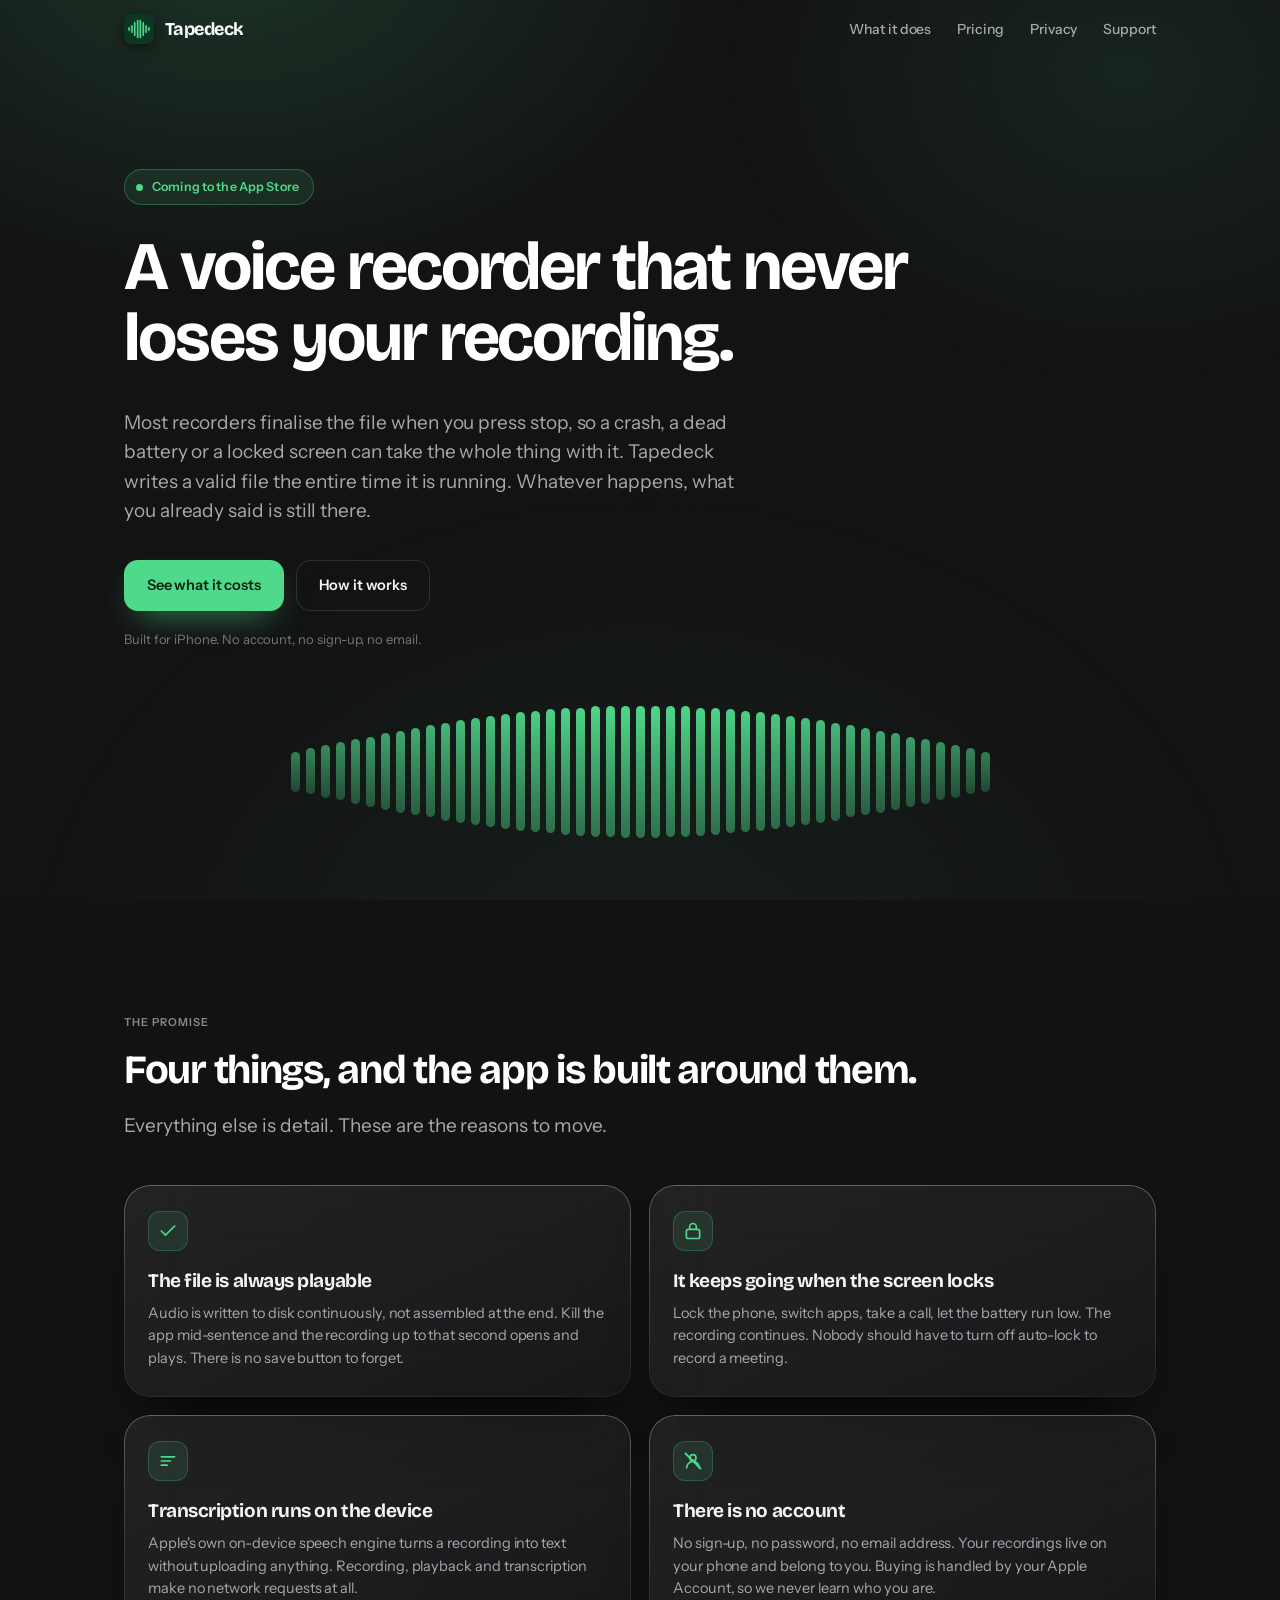
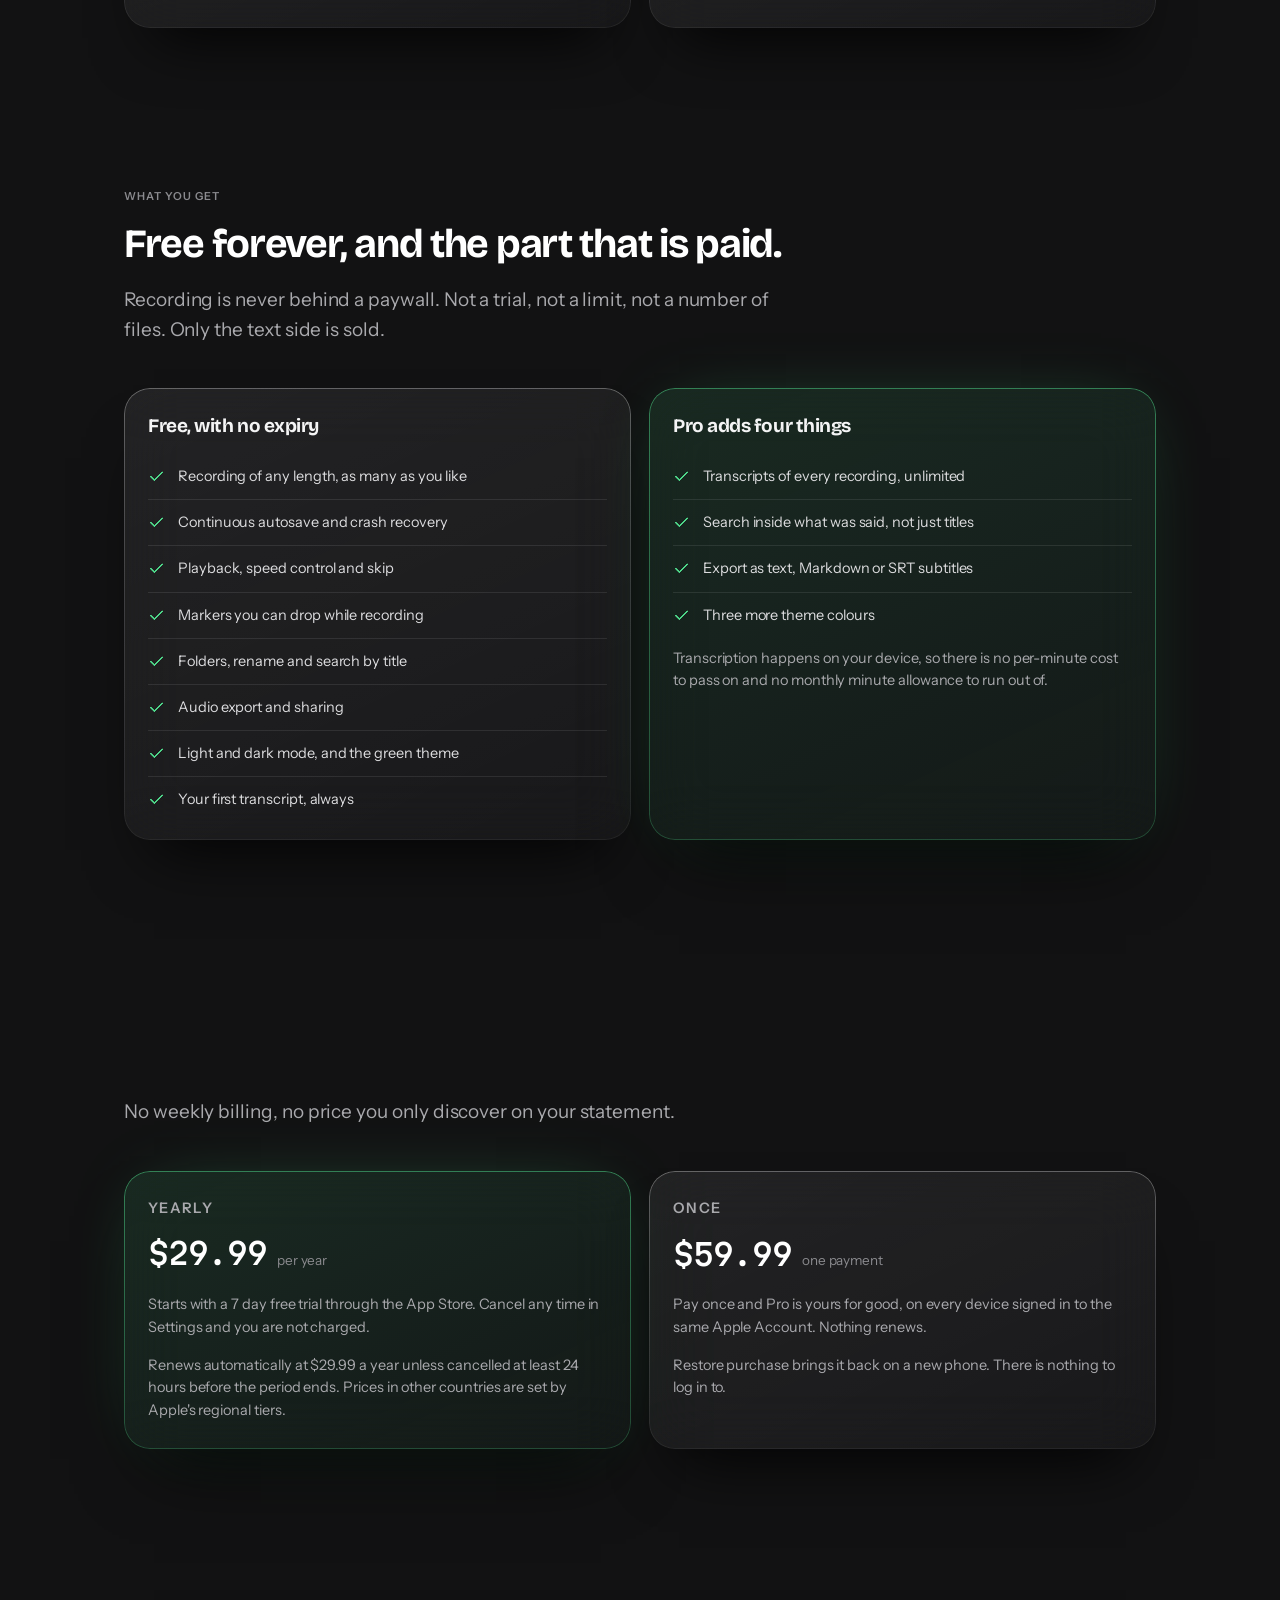
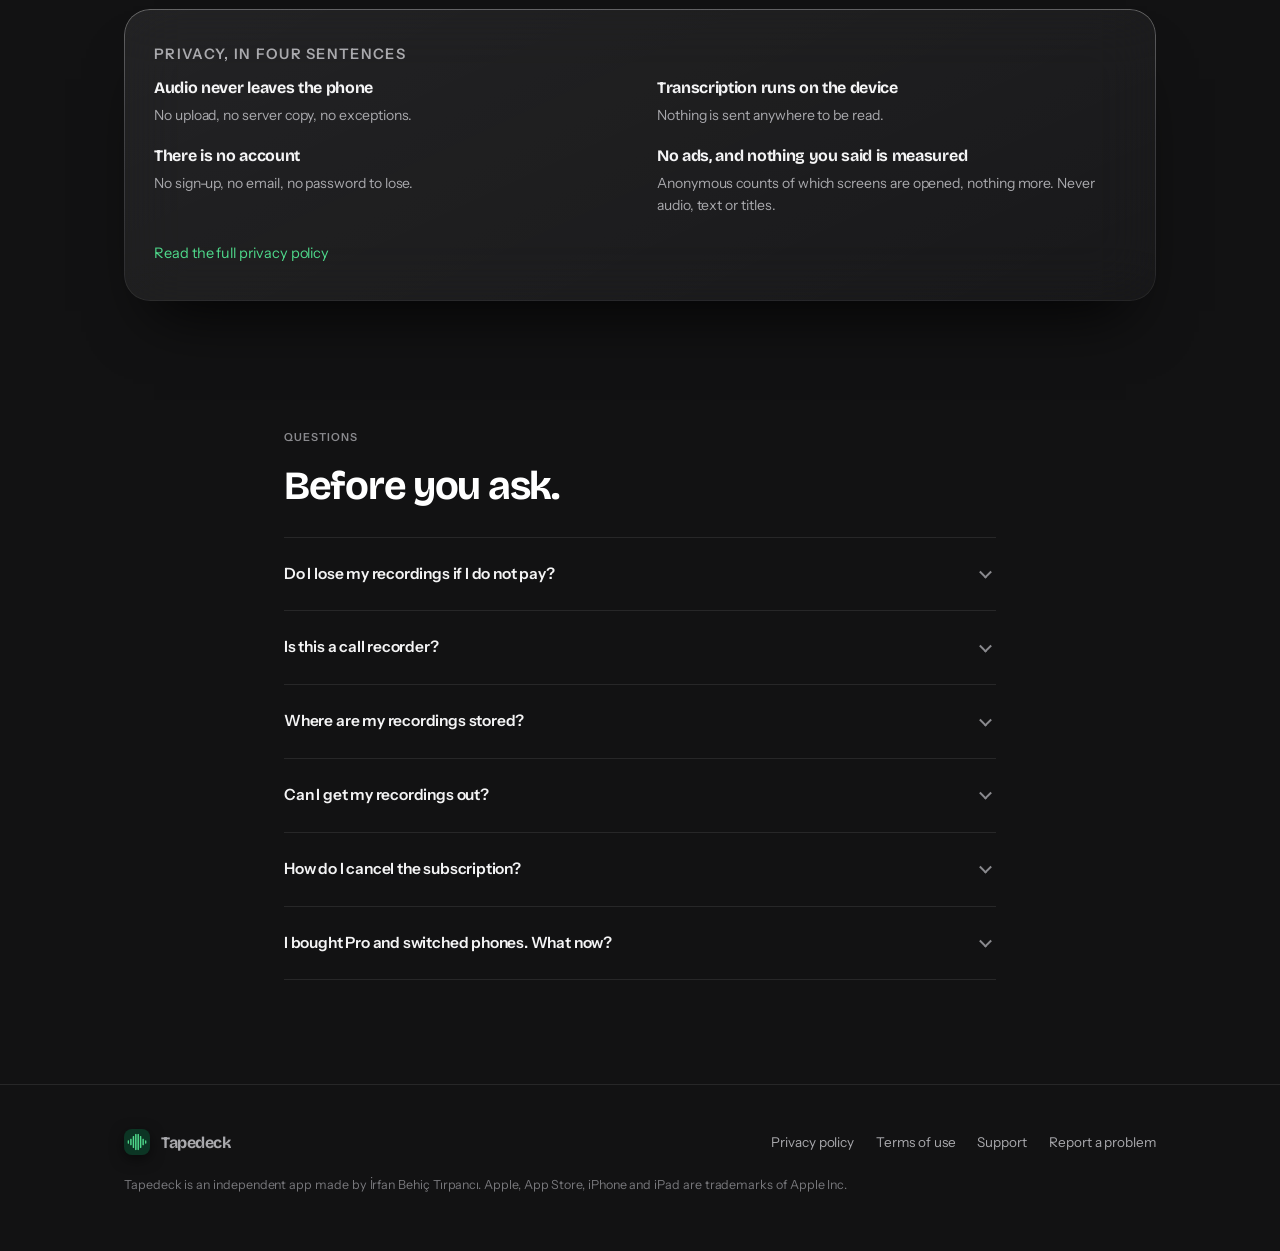
==== commit 80b8d6a5: "Say iPhone, because that is what ships The app moved to TARGETED_DEVICE_FAMILY = 1, so the hero line" ====
--- a/index.html
+++ b/index.html
@@ -52,7 +52,7 @@
         <a class="btn btn--accent" href="#pricing">See what it costs</a>
         <a class="btn btn--quiet" href="#promise">How it works</a>
       </div>
-      <p class="hero__note">Built for iPhone and iPad. No account, no sign-up, no email.</p>
+      <p class="hero__note">Built for iPhone. No account, no sign-up, no email.</p>
 
       <div class="wave"></div>
     </div>
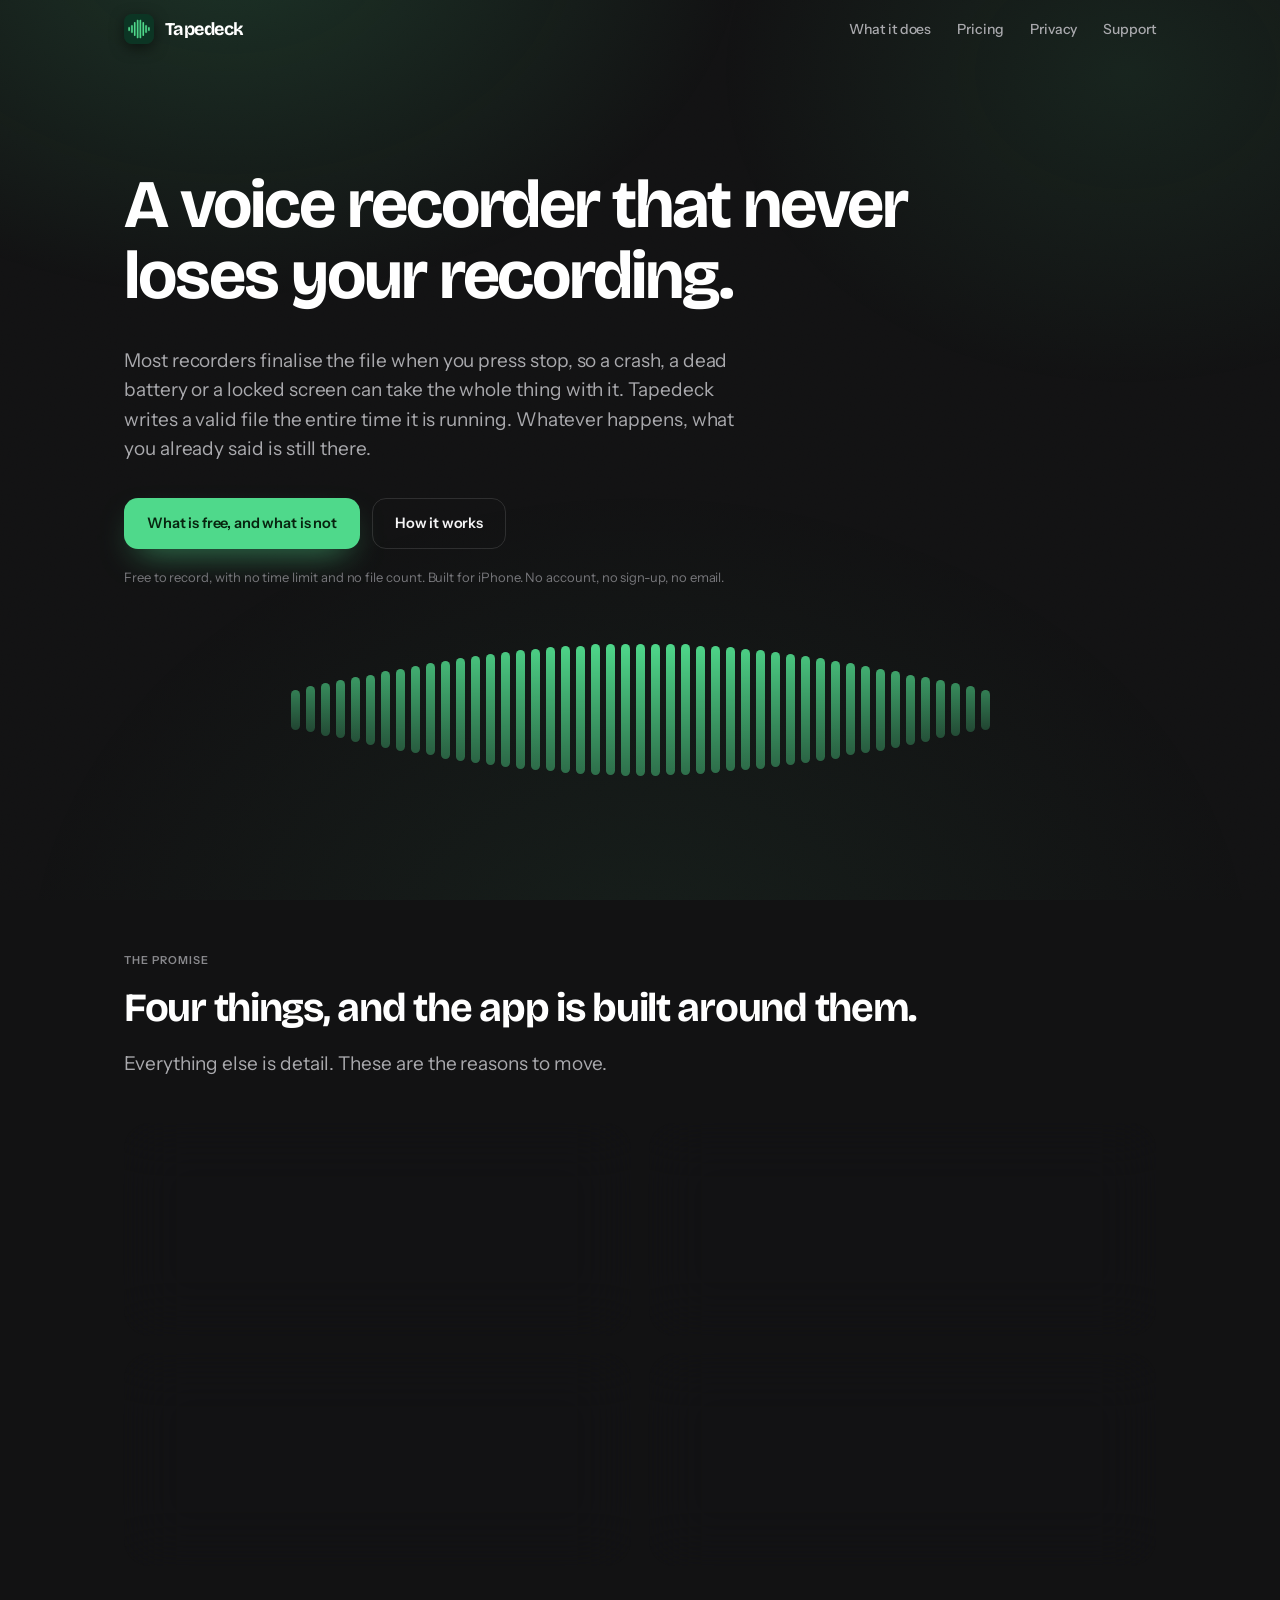
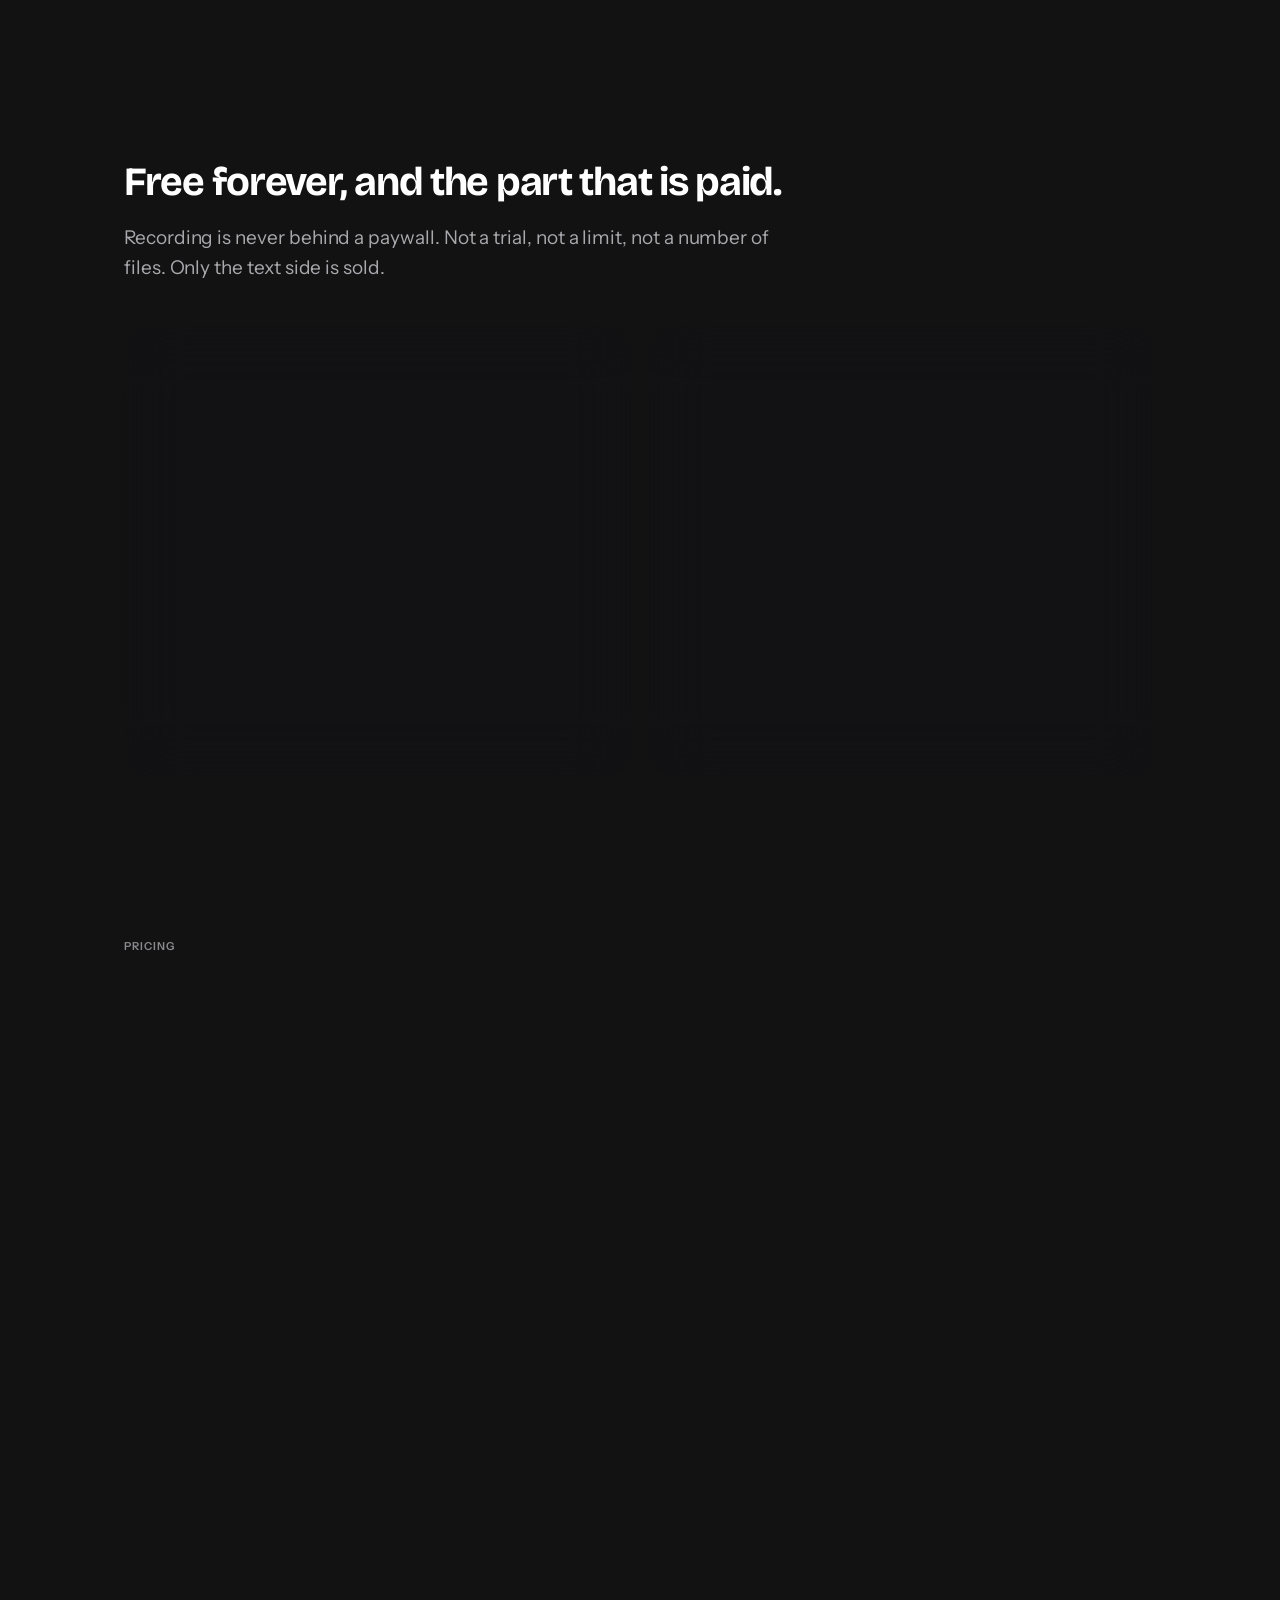
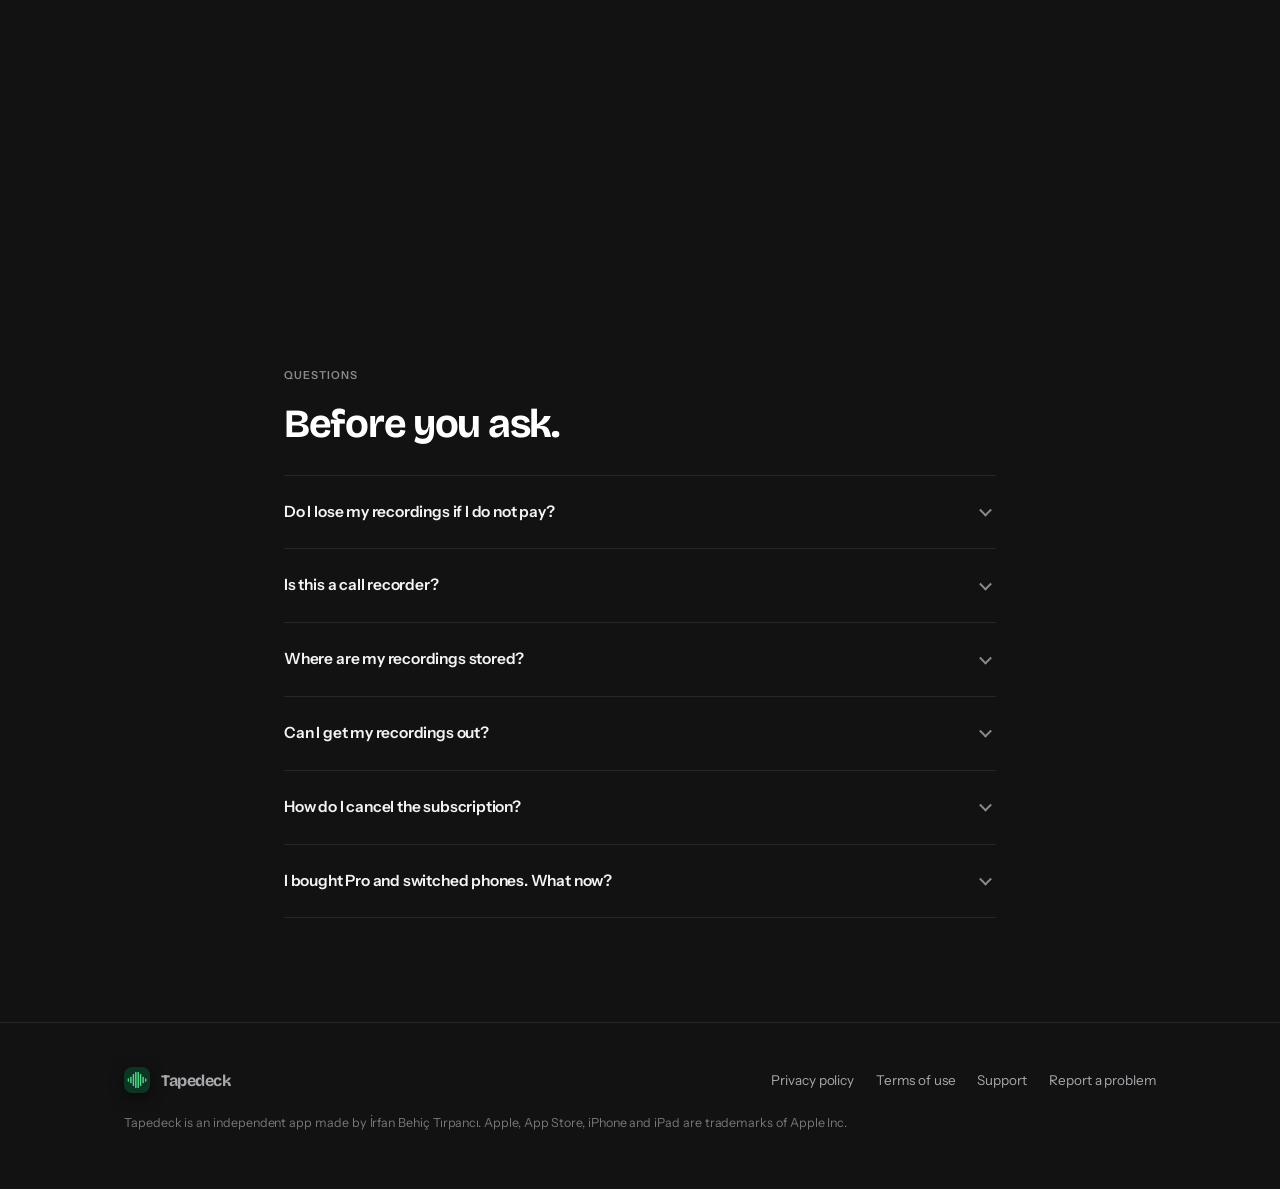
==== commit f6ff243b: "Take down the pill, and say free where the price used to be The hero opened with a pulsing "Coming t" ====
--- a/index.html
+++ b/index.html
@@ -44,15 +44,14 @@
 
   <section class="hero">
     <div class="shell">
-      <p class="chip"><span class="chip__dot" aria-hidden="true"></span> Coming to the App Store</p>
       <h1>A voice recorder that never loses your&nbsp;recording.</h1>
       <p class="lead">Most recorders finalise the file when you press stop, so a crash, a dead battery or a locked screen can take the whole thing with it. Tapedeck writes a valid file the entire time it is running. Whatever happens, what you already said is still there.</p>
 
       <div class="hero__actions">
-        <a class="btn btn--accent" href="#pricing">See what it costs</a>
+        <a class="btn btn--accent" href="#pricing">What is free, and what is not</a>
         <a class="btn btn--quiet" href="#promise">How it works</a>
       </div>
-      <p class="hero__note">Built for iPhone. No account, no sign-up, no email.</p>
+      <p class="hero__note">Free to record, with no time limit and no file count. Built for iPhone. No account, no sign-up, no email.</p>
 
       <div class="wave"></div>
     </div>
--- a/assets/style.css
+++ b/assets/style.css
@@ -299,36 +299,6 @@
   padding: clamp(56px, 9vw, 110px) 0 clamp(48px, 7vw, 80px);
 }
 
-.chip {
-  display: inline-flex;
-  align-items: center;
-  gap: 9px;
-  padding: 7px 14px 7px 11px;
-  border-radius: 999px;
-  border: 1px solid rgba(79, 217, 139, 0.3);
-  background: rgba(79, 217, 139, 0.09);
-  color: var(--accent);
-  font-size: 12.5px;
-  font-weight: 600;
-  letter-spacing: 0.01em;
-  margin-bottom: 26px;
-}
-
-.chip__dot {
-  width: 7px;
-  height: 7px;
-  border-radius: 50%;
-  background: var(--accent);
-  box-shadow: 0 0 0 0 rgba(79, 217, 139, 0.6);
-  animation: pulse 2.4s ease-out infinite;
-}
-
-@keyframes pulse {
-  0% { box-shadow: 0 0 0 0 rgba(79, 217, 139, 0.55); }
-  70% { box-shadow: 0 0 0 9px rgba(79, 217, 139, 0); }
-  100% { box-shadow: 0 0 0 0 rgba(79, 217, 139, 0); }
-}
-
 .hero__actions {
   display: flex;
   flex-wrap: wrap;
@@ -650,7 +620,6 @@
   html { scroll-behavior: auto; }
   .reveal { opacity: 1; transform: none; transition: none; }
   .wave span { animation: none; transform: scaleY(0.6); }
-  .chip__dot { animation: none; }
   *, *::before, *::after {
     animation-duration: 0.001ms !important;
     animation-iteration-count: 1 !important;
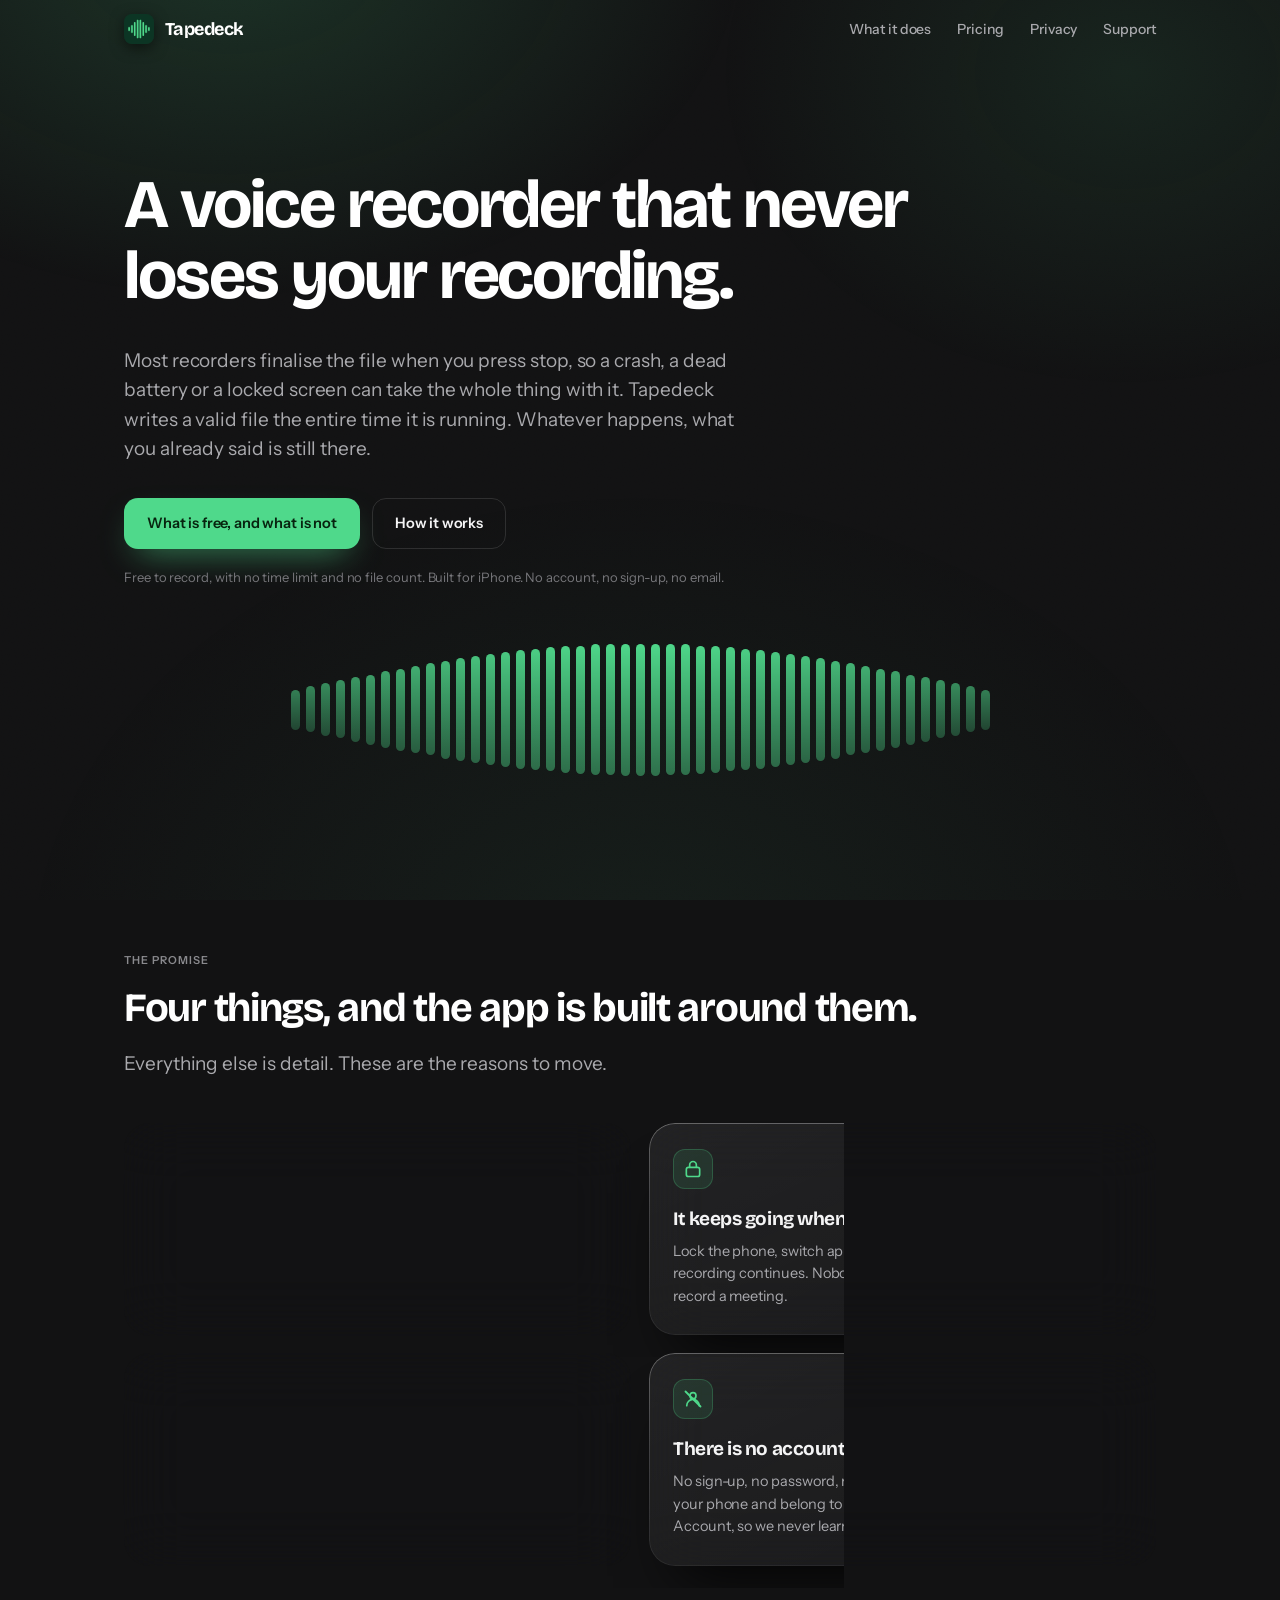
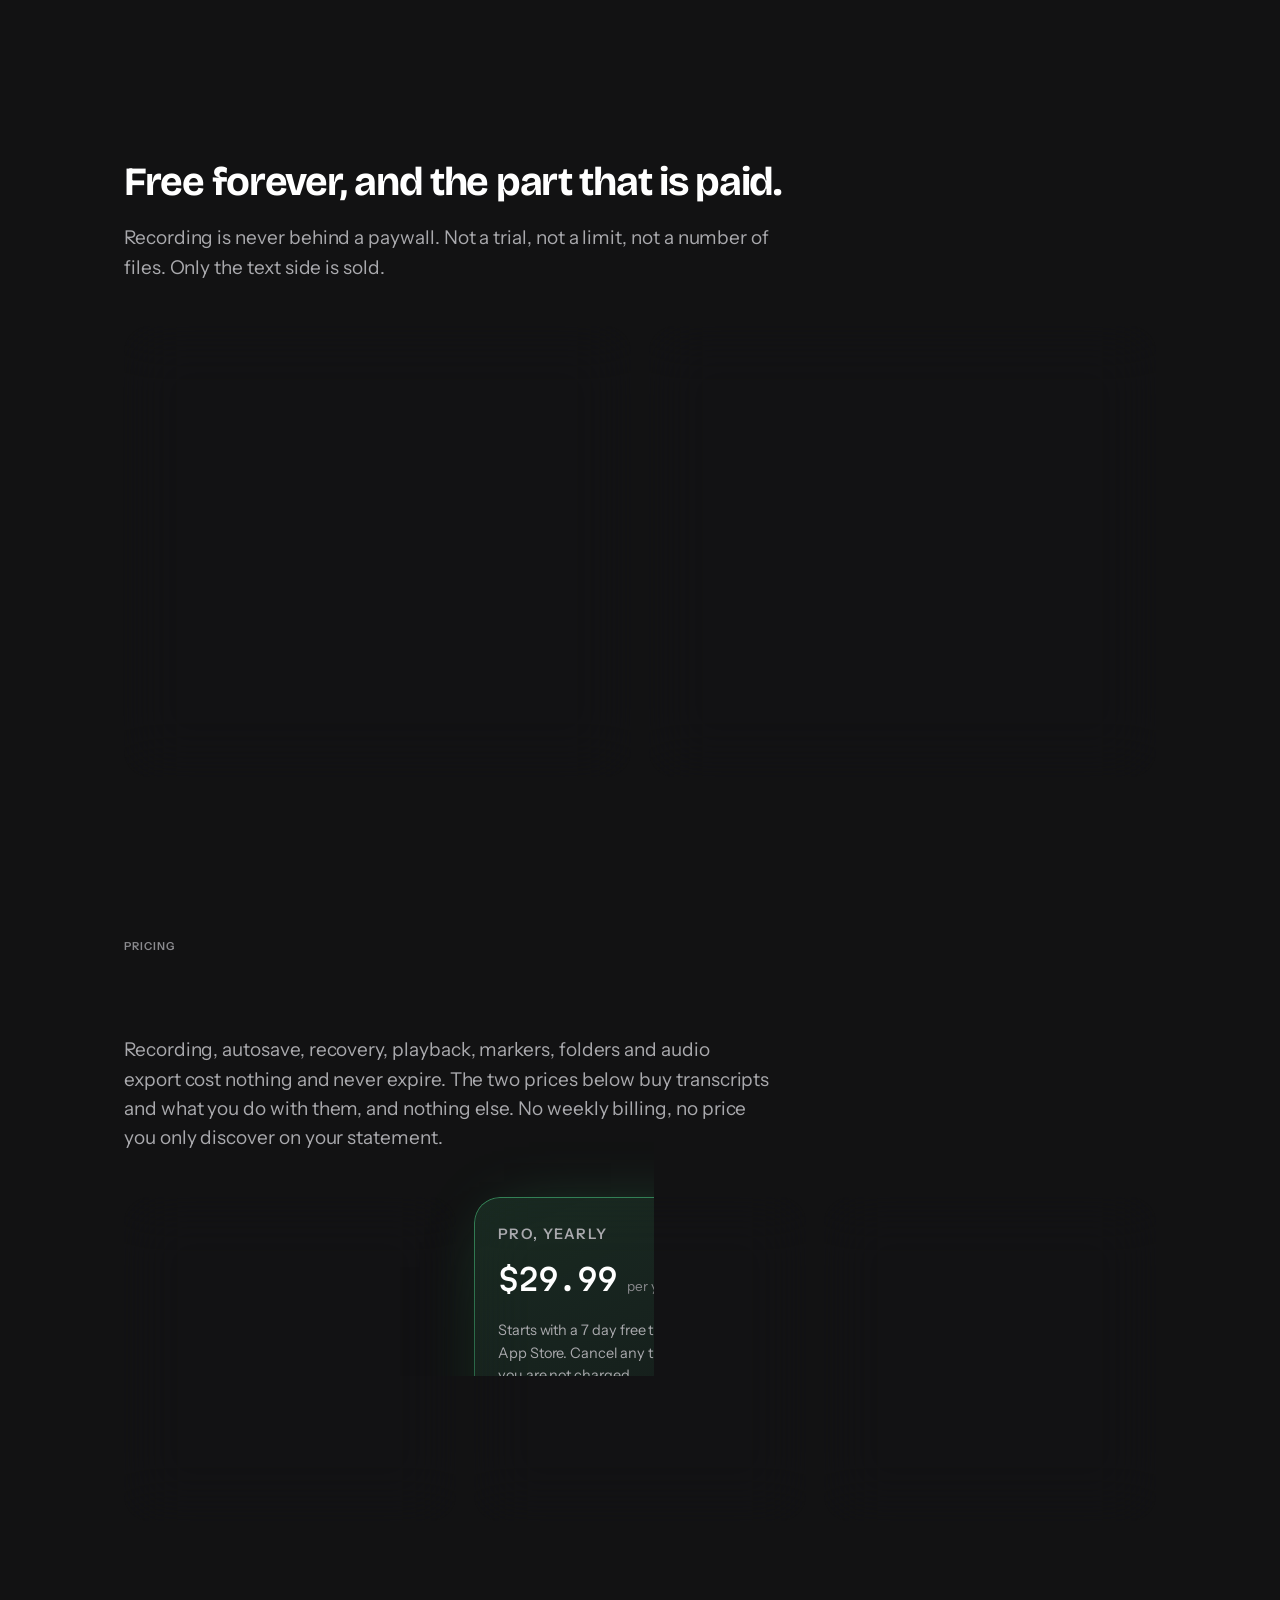
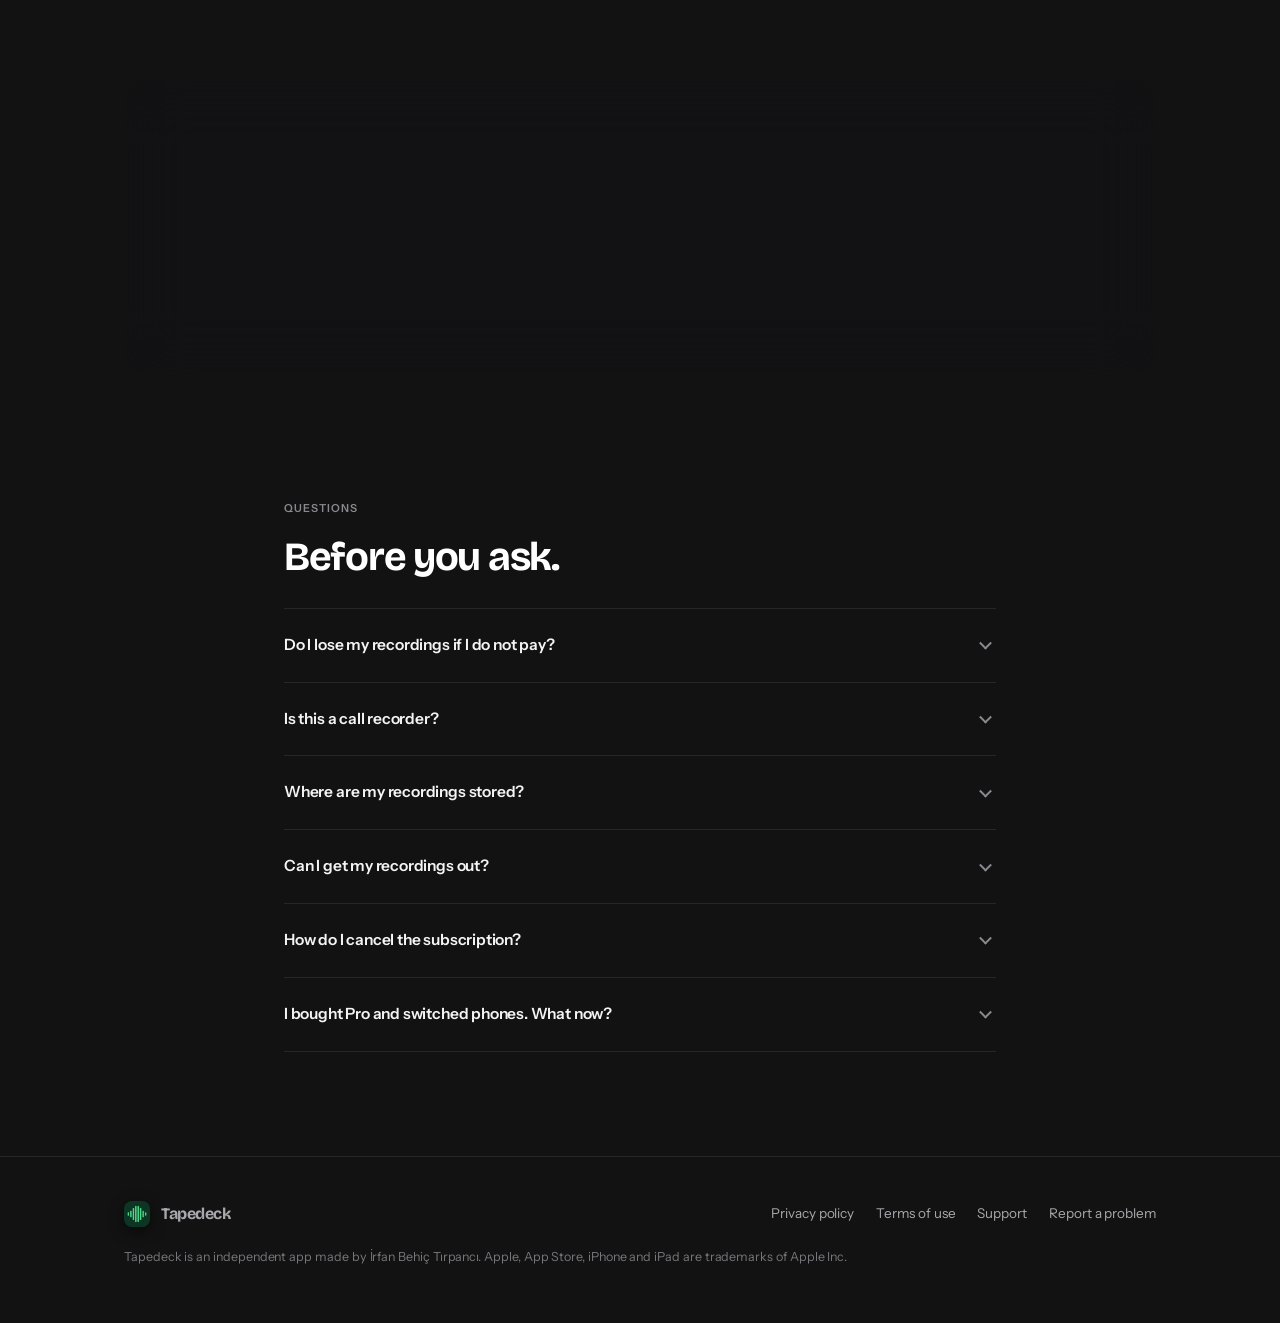
==== commit 23b02846: "Put the free app in the pricing row, where it was missing The section headed "Two ways to pay" and s" ====
--- a/index.html
+++ b/index.html
@@ -137,12 +137,22 @@
   <section class="band" id="pricing">
     <div class="shell">
       <p class="label reveal">Pricing</p>
-      <h2 class="reveal">Two ways to pay, both on the screen before the button.</h2>
-      <p class="lead reveal" style="margin-bottom:44px">No weekly billing, no price you only discover on your statement.</p>
-
-      <div class="split">
-        <article class="glass glass--accent card reveal">
-          <p class="label" style="margin-bottom:10px">Yearly</p>
+      <h2 class="reveal">The app is free. Pro is the text side of it.</h2>
+      <p class="lead reveal" style="margin-bottom:44px">Recording, autosave, recovery, playback, markers, folders and audio export cost nothing and never expire. The two prices below buy transcripts and what you do with them, and nothing else. No weekly billing, no price you only discover on your statement.</p>
+
+      <div class="grid grid--3">
+        <article class="glass card reveal">
+          <p class="label" style="margin-bottom:10px">The app</p>
+          <div class="price">
+            <span class="price__figure">$0</span>
+            <span class="price__unit">always</span>
+          </div>
+          <p>Unlimited recording, crash recovery, playback, markers, folders, audio export, and your first transcript. Nothing here is a trial.</p>
+          <p class="fineprint">None of it switches off if you never buy Pro, and there is no account to make.</p>
+        </article>
+
+        <article class="glass glass--accent card reveal" data-delay="80">
+          <p class="label" style="margin-bottom:10px">Pro, yearly</p>
           <div class="price">
             <span class="price__figure">$29.99</span>
             <span class="price__unit">per year</span>
@@ -151,8 +161,8 @@
           <p class="fineprint">Renews automatically at $29.99 a year unless cancelled at least 24 hours before the period ends. Prices in other countries are set by Apple's regional tiers.</p>
         </article>
 
-        <article class="glass card reveal" data-delay="80">
-          <p class="label" style="margin-bottom:10px">Once</p>
+        <article class="glass card reveal" data-delay="160">
+          <p class="label" style="margin-bottom:10px">Pro, once</p>
           <div class="price">
             <span class="price__figure">$59.99</span>
             <span class="price__unit">one payment</span>
